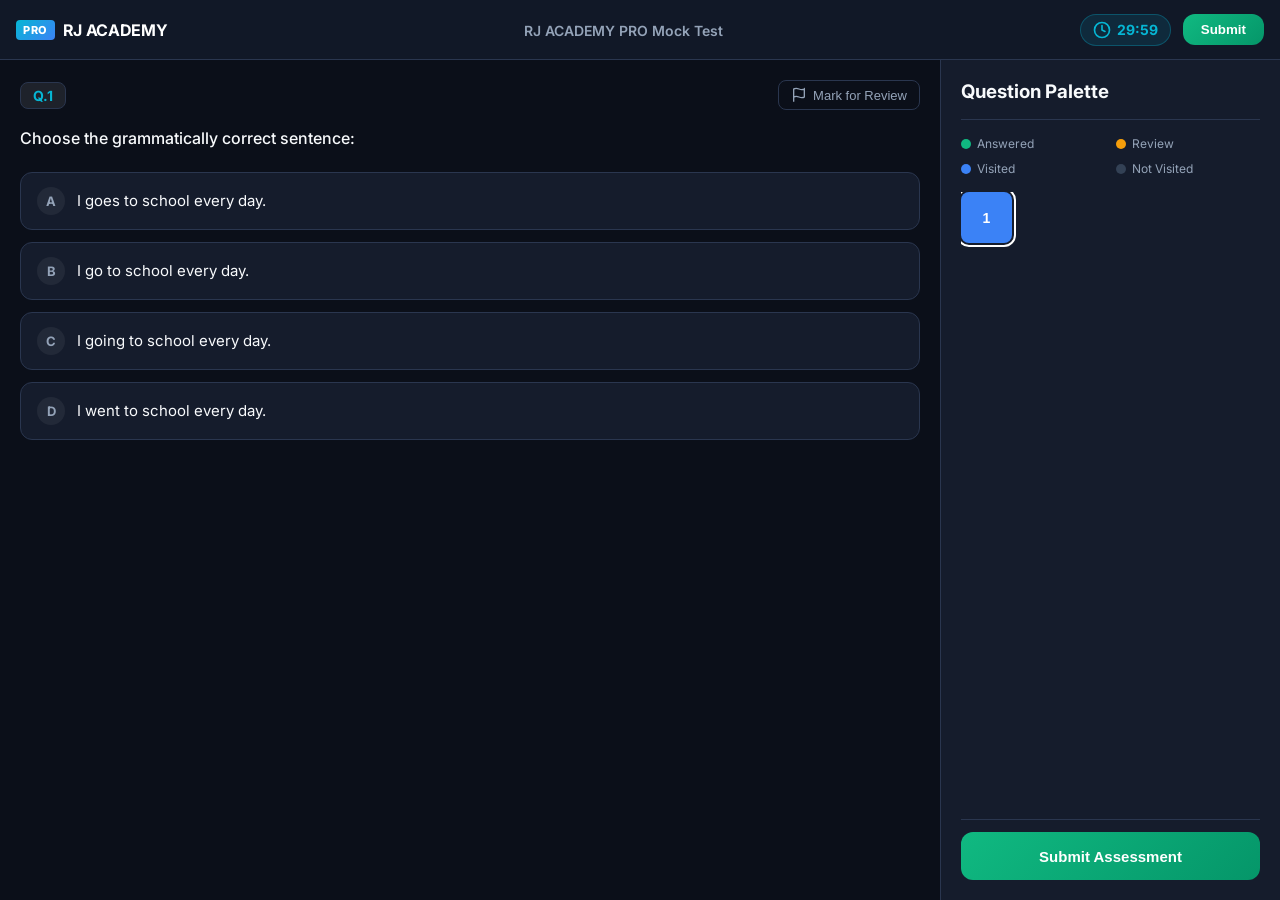
==== test/index.html @ 4c26ffe1 "Update index.html" ====
<!DOCTYPE html>
<html lang="en">
<head>
    <meta charset="UTF-8">
    <meta name="viewport" content="width=device-width, initial-scale=1.0, maximum-scale=1.0, user-scalable=no">
    <title>RJ ACADEMY PRO - Assessment Portal</title>
    <link rel="preconnect" href="https://fonts.googleapis.com">
    <link rel="preconnect" href="https://fonts.gstatic.com" crossorigin>
    <link href="https://fonts.googleapis.com/css2?family=Inter:wght@400;500;600;700;800&display=swap" rel="stylesheet">
    <link rel="stylesheet" href="test.css?v=19.0">
</head>
<body>

    <!-- Main Application Wrapper -->
    <div id="exam-app" class="app-container">

        <!-- Top Header Navigation -->
        <header class="top-bar">
            <div class="brand-section">
                <span class="brand-badge">PRO</span>
                <h1 class="portal-title">RJ ACADEMY</h1>
            </div>

            <div class="test-info-center">
                <span id="test-title-display" class="test-name">Loading Assessment...</span>
            </div>

            <div class="header-right">
                <div class="timer-box" id="timer-box">
                    <svg width="18" height="18" viewBox="0 0 24 24" fill="none" stroke="currentColor" stroke-width="2.2" stroke-linecap="round" stroke-linejoin="round">
                        <circle cx="12" cy="12" r="10"></circle>
                        <polyline points="12 6 12 12 16 14"></polyline>
                    </svg>
                    <span id="time-left">00:00:00</span>
                </div>
                <button class="desktop-submit-btn" id="header-submit-btn">Submit</button>
            </div>
        </header>

        <!-- Question Body & Sidebar Split -->
        <div class="workspace">

            <!-- Main Question Area -->
            <main class="question-container" id="question-container">

                <div class="question-header-row">
                    <span class="q-number-tag" id="q-number">Q.1</span>
                    <button class="flag-btn" id="flag-btn" onclick="toggleFlag()">
                        <svg width="16" height="16" viewBox="0 0 24 24" fill="none" stroke="currentColor" stroke-width="2">
                            <path d="M4 15s1-1 4-1 5 2 8 2 4-1 4-1V3s-1 1-4 1-5-2-8-2-4 1-4 1z"></path>
                            <line x1="4" y1="22" x2="4" y2="15"></line>
                        </svg>
                        <span>Mark for Review</span>
                    </button>
                </div>

                <!-- Question Text -->
                <div class="question-text-box" id="question-text">
                    Loading question...
                </div>

                <!-- Image Attachment (Optional) -->
                <div id="question-image-container" class="q-image-box hidden">
                    <img id="question-image" src="" alt="Question Attachment">
                </div>

                <!-- MCQ Options List -->
                <div class="options-group" id="options-container">
                    <!-- Dynamic Options Injected via JS -->
                </div>

                <div class="mobile-spacer"></div>
            </main>

            <!-- Question Matrix Sidebar / Bottom Sheet Overlay -->
            <aside class="sidebar-section" id="sidebar">
                <div class="matrix-card">
                    <div class="matrix-header">
                        <h3>Question Palette</h3>
                        <button class="close-matrix-btn" id="close-matrix" onclick="toggleMatrix()">✕</button>
                    </div>

                    <!-- Status Legend -->
                    <div class="legend-grid">
                        <div class="legend-item"><span class="badge badge-answered"></span> Answered</div>
                        <div class="legend-item"><span class="badge badge-flagged"></span> Review</div>
                        <div class="legend-item"><span class="badge badge-visited"></span> Visited</div>
                        <div class="legend-item"><span class="badge badge-unvisited"></span> Not Visited</div>
                    </div>

                    <!-- Question Grid -->
                    <div class="matrix-grid" id="palette-grid">
                        <!-- Dynamic Buttons Injected via JS -->
                    </div>

                    <!-- Submit Button inside Matrix Sheet -->
                    <div class="sheet-submit-container">
                        <button class="primary-submit-btn" onclick="openSubmitConfirm()">Submit Assessment</button>
                    </div>
                </div>
            </aside>
        </div>

        <!-- Sticky Footer for Mobile Controls -->
        <footer class="mobile-sticky-footer">
            <button class="nav-btn sec-btn" id="mob-prev-btn" onclick="prevQuestion()">
                <svg width="18" height="18" viewBox="0 0 24 24" fill="none" stroke="currentColor" stroke-width="2.5"><polyline points="15 18 9 12 15 6"></polyline></svg>
                Previous
            </button>
            <button class="nav-btn main-btn" id="mob-next-btn" onclick="nextQuestion()">
                Next
                <svg width="18" height="18" viewBox="0 0 24 24" fill="none" stroke="currentColor" stroke-width="2.5"><polyline points="9 18 15 12 9 6"></polyline></svg>
            </button>
        </footer>

        <!-- Draggable Floating Action Button (Pulse-Wave SVG Icon) -->
        <div id="draggable-fab" class="matrix-fab">
            <svg viewBox="0 0 80 80" width="30" height="30" fill="none" stroke="currentColor" stroke-width="3.5" stroke-linecap="round" stroke-linejoin="round">
                <path d="M8 42H22L31 20L43 61L53 35L59 42H72"/>
                <circle cx="40" cy="40" r="34" opacity="0.3"/>
            </svg>
        </div>

    </div>

    <!-- Confirmation Modal -->
    <div class="modal-backdrop hidden" id="confirm-modal">
        <div class="modal-box">
            <h2>Submit Assessment?</h2>
            <p>Are you sure you want to complete and submit your test?</p>
            <div class="summary-box">
                <div class="sum-item"><span id="sum-total">0</span><span>Total</span></div>
                <div class="sum-item success"><span id="sum-answered">0</span><span>Answered</span></div>
                <div class="sum-item warning"><span id="sum-flagged">0</span><span>Review</span></div>
                <div class="sum-item danger"><span id="sum-unanswered">0</span><span>Left</span></div>
            </div>
            <div class="modal-actions">
                <button class="modal-btn cancel" onclick="closeSubmitConfirm()">Resume</button>
                <button class="modal-btn confirm" onclick="submitTestFinal()">Confirm Submit</button>
            </div>
        </div>
    </div>

    <!-- Test Locked / Submitted Screen Overlay -->
    <div class="locked-screen hidden" id="locked-screen">
        <div class="locked-card">
            <div class="success-icon">✓</div>
            <h2 id="locked-title">Assessment Completed</h2>
            <p id="locked-message">Your response has been successfully recorded.</p>
            <div class="locked-time" id="locked-timestamp"></div>
            
            <!-- New Back to Dashboard Button -->
            <button class="back-dashboard-btn" onclick="goToDashboard()">
                <svg width="18" height="18" viewBox="0 0 24 24" fill="none" stroke="currentColor" stroke-width="2.5" stroke-linecap="round" stroke-linejoin="round">
                    <line x1="19" y1="12" x2="5" y2="12"></line>
                    <polyline points="12 19 5 12 12 5"></polyline>
                </svg>
                Back to Dashboard
            </button>
        </div>
    </div>

    <script src="test.js?v=19.0"></script>
</body>
</html>
---- test/test.css ----
/* ==========================================================================
   RJ ACADEMY PRO - Modern Dark Test Panel Styling
   ========================================================================== */

:root {
    --bg-main: #0b0f19;
    --bg-card: #151c2c;
    --bg-card-hover: #1e293b;
    --border-color: #2a364f;
    --accent-teal: #0891b2;
    --accent-teal-dark: #0e7490;
    --accent-cyan: #06b6d4;
    --text-primary: #f8fafc;
    --text-secondary: #94a3b8;
    --text-muted: #64748b;
    
    /* Palette Status Colors */
    --status-answered: #10b981;
    --status-flagged: #f59e0b;
    --status-visited: #3b82f6;
    --status-unvisited: #334155;
    
    --radius-sm: 8px;
    --radius-md: 12px;
    --radius-lg: 16px;
    --radius-full: 9999px;
    
    --font-main: 'Inter', -apple-system, BlinkMacSystemFont, sans-serif;
}

* {
    box-sizing: border-box;
    margin: 0;
    padding: 0;
    -webkit-tap-highlight-color: transparent;
}

body, html {
    width: 100%;
    height: 100%;
    background-color: var(--bg-main);
    color: var(--text-primary);
    font-family: var(--font-main);
    overflow: hidden;
}

.app-container {
    display: flex;
    flex-direction: column;
    height: 100vh;
    width: 100vw;
    position: relative;
    overflow: hidden;
}

/* ---------------- TOP HEADER ---------------- */
.top-bar {
    height: 60px;
    background: #111827;
    border-bottom: 1px solid var(--border-color);
    display: flex;
    align-items: center;
    justify-content: space-between;
    padding: 0 16px;
    z-index: 100;
}

.brand-section {
    display: flex;
    align-items: center;
    gap: 8px;
}

.brand-badge {
    background: linear-gradient(135deg, #06b6d4, #3b82f6);
    color: #ffffff;
    font-size: 11px;
    font-weight: 800;
    padding: 3px 7px;
    border-radius: 4px;
    letter-spacing: 0.5px;
}

.portal-title {
    font-size: 16px;
    font-weight: 700;
    color: #ffffff;
    letter-spacing: -0.3px;
}

.test-info-center {
    flex: 1;
    text-align: center;
    padding: 0 12px;
    white-space: nowrap;
    overflow: hidden;
    text-overflow: ellipsis;
}

.test-name {
    font-size: 14px;
    font-weight: 600;
    color: var(--text-secondary);
}

.header-right {
    display: flex;
    align-items: center;
    gap: 12px;
}

.timer-box {
    display: flex;
    align-items: center;
    gap: 6px;
    background: rgba(8, 145, 178, 0.15);
    border: 1px solid rgba(6, 182, 212, 0.3);
    padding: 6px 12px;
    border-radius: var(--radius-full);
    color: var(--accent-cyan);
    font-weight: 700;
    font-size: 14px;
    font-mono: monospace;
}

.desktop-submit-btn {
    display: none;
    background: linear-gradient(135deg, #10b981, #059669);
    color: white;
    border: none;
    padding: 8px 18px;
    border-radius: var(--radius-md);
    font-weight: 600;
    cursor: pointer;
}

/* ---------------- WORKSPACE SPLIT ---------------- */
.workspace {
    display: flex;
    flex: 1;
    height: calc(100vh - 60px);
    position: relative;
    overflow: hidden;
}

/* Main Question Content Box */
.question-container {
    flex: 1;
    padding: 20px;
    overflow-y: auto;
    -webkit-overflow-scrolling: touch;
    display: flex;
    flex-direction: column;
}

.question-header-row {
    display: flex;
    justify-content: space-between;
    align-items: center;
    margin-bottom: 16px;
}

.q-number-tag {
    background: rgba(255, 255, 255, 0.08);
    color: var(--accent-cyan);
    font-weight: 700;
    font-size: 14px;
    padding: 4px 12px;
    border-radius: var(--radius-sm);
    border: 1px solid var(--border-color);
}

.flag-btn {
    background: transparent;
    border: 1px solid var(--border-color);
    color: var(--text-secondary);
    padding: 6px 12px;
    border-radius: var(--radius-sm);
    font-size: 13px;
    display: flex;
    align-items: center;
    gap: 6px;
    cursor: pointer;
    transition: all 0.2s;
}

.flag-btn.flagged {
    background: rgba(245, 158, 11, 0.15);
    border-color: var(--status-flagged);
    color: var(--status-flagged);
}

.question-text-box {
    font-size: 16px;
    line-height: 1.6;
    font-weight: 500;
    color: var(--text-primary);
    margin-bottom: 20px;
}

.q-image-box {
    margin-bottom: 20px;
    max-width: 100%;
    border-radius: var(--radius-md);
    overflow: hidden;
}

.q-image-box img {
    max-width: 100%;
    max-height: 260px;
    object-fit: contain;
    border-radius: var(--radius-md);
    border: 1px solid var(--border-color);
}

/* Options Stack */
.options-group {
    display: flex;
    flex-direction: column;
    gap: 12px;
    margin-bottom: 20px;
}

.option-card {
    background: var(--bg-card);
    border: 1.5px solid var(--border-color);
    border-radius: var(--radius-md);
    padding: 14px 16px;
    display: flex;
    align-items: flex-start;
    gap: 12px;
    cursor: pointer;
    transition: all 0.2s ease;
}

.option-card:active {
    transform: scale(0.99);
}

.option-card.selected {
    border-color: var(--accent-cyan);
    background: rgba(8, 145, 178, 0.12);
}

.opt-index {
    width: 28px;
    height: 28px;
    border-radius: 50%;
    background: rgba(255, 255, 255, 0.06);
    display: flex;
    align-items: center;
    justify-content: center;
    font-weight: 700;
    font-size: 13px;
    color: var(--text-secondary);
    flex-shrink: 0;
}

.option-card.selected .opt-index {
    background: var(--accent-cyan);
    color: #ffffff;
}

.opt-label {
    font-size: 15px;
    line-height: 1.4;
    color: var(--text-primary);
    padding-top: 3px;
}

.mobile-spacer {
    height: 120px;
    flex-shrink: 0;
}

/* ---------------- STICKY MOBILE FOOTER ---------------- */
.mobile-sticky-footer {
    position: fixed;
    bottom: 0;
    left: 0;
    right: 0;
    height: 70px;
    background: rgba(15, 23, 42, 0.95);
    backdrop-filter: blur(12px);
    -webkit-backdrop-filter: blur(12px);
    border-top: 1px solid var(--border-color);
    display: flex;
    align-items: center;
    justify-content: space-between;
    padding: 0 16px;
    z-index: 800;
}

.nav-btn {
    height: 48px;
    padding: 0 20px;
    border-radius: var(--radius-md);
    font-weight: 600;
    font-size: 14px;
    display: flex;
    align-items: center;
    gap: 8px;
    border: none;
    cursor: pointer;
}

.sec-btn {
    background: rgba(255, 255, 255, 0.08);
    color: var(--text-primary);
    border: 1px solid var(--border-color);
}

.main-btn {
    background: linear-gradient(135deg, var(--accent-teal), var(--accent-teal-dark));
    color: white;
}

/* ---------------- PRO DRAGGABLE FAB BUTTON ---------------- */
.matrix-fab {
    position: fixed;
    bottom: 85px;
    right: 20px;
    width: 58px;
    height: 58px;
    border-radius: 50%;
    
    /* Professional Teal/Cyan Gradient Background */
    background: linear-gradient(145deg, #0f4c5c, #0891b2);
    color: #e0f7fa;
    border: 1px solid rgba(255, 255, 255, 0.25);
    
    display: flex;
    align-items: center;
    justify-content: center;
    box-shadow: 0 4px 0 #093b47, 0 8px 20px rgba(8, 145, 178, 0.35);
    cursor: grab;
    touch-action: none;
    user-select: none;
    z-index: 990;
    
    /* Soft Slow 3D Pulse Glow Animation */
    animation: softPulse3D 3.8s infinite ease-in-out;
    transition: transform 0.1s ease;
}

.matrix-fab:active {
    cursor: grabbing;
    transform: scale(0.94);
}

@keyframes softPulse3D {
    0%, 100% {
        transform: translateY(0) scale(1);
        box-shadow: 0 4px 0 #093b47, 0 8px 18px rgba(8, 145, 178, 0.3);
    }
    50% {
        transform: translateY(-3px) scale(1.03);
        box-shadow: 0 4px 0 #093b47, 0 14px 28px rgba(8, 145, 178, 0.45);
    }
}

/* ---------------- MATRIX POPUP / BOTTOM SHEET ---------------- */
.sidebar-section {
    position: fixed;
    inset: 0;
    background: rgba(0, 0, 0, 0.65);
    backdrop-filter: blur(4px);
    z-index: 1000;
    display: flex;
    justify-content: flex-end;
    opacity: 0;
    pointer-events: none;
    transition: opacity 0.3s ease;
}

.sidebar-section.active-matrix {
    opacity: 1;
    pointer-events: auto;
}

.matrix-card {
    width: 100%;
    max-width: 380px;
    background: var(--bg-card);
    height: 100%;
    display: flex;
    flex-direction: column;
    padding: 20px;
    box-shadow: -5px 0 25px rgba(0, 0, 0, 0.5);
    transform: translateX(100%);
    transition: transform 0.3s cubic-bezier(0.16, 1, 0.3, 1);
}

.sidebar-section.active-matrix .matrix-card {
    transform: translateX(0);
}

.matrix-header {
    display: flex;
    justify-content: space-between;
    align-items: center;
    padding-bottom: 16px;
    border-bottom: 1px solid var(--border-color);
}

.close-matrix-btn {
    background: rgba(255, 255, 255, 0.1);
    border: none;
    color: white;
    width: 32px;
    height: 32px;
    border-radius: 50%;
    cursor: pointer;
    font-size: 16px;
}

.legend-grid {
    display: grid;
    grid-template-columns: 1fr 1fr;
    gap: 10px;
    margin: 16px 0;
}

.legend-item {
    font-size: 12px;
    color: var(--text-secondary);
    display: flex;
    align-items: center;
    gap: 6px;
}

.badge {
    width: 10px;
    height: 10px;
    border-radius: 50%;
}
.badge-answered { background: var(--status-answered); }
.badge-flagged { background: var(--status-flagged); }
.badge-visited { background: var(--status-visited); }
.badge-unvisited { background: var(--status-unvisited); }

.matrix-grid {
    flex: 1;
    display: grid;
    grid-template-columns: repeat(5, 1fr);
    gap: 10px;
    align-content: start;
    overflow-y: auto;
    padding-right: 4px;
    margin-bottom: 16px;
}

.p-item {
    aspect-ratio: 1;
    border-radius: var(--radius-sm);
    border: none;
    font-weight: 700;
    font-size: 14px;
    color: white;
    background: var(--status-unvisited);
    cursor: pointer;
    display: flex;
    align-items: center;
    justify-content: center;
}

.p-item.status-answered { background: var(--status-answered); }
.p-item.status-flagged { background: var(--status-flagged); }
.p-item.status-visited { background: var(--status-visited); }
.p-item.active-q { outline: 2px solid white; outline-offset: 2px; }

.sheet-submit-container {
    padding-top: 12px;
    border-top: 1px solid var(--border-color);
}

.primary-submit-btn {
    width: 100%;
    height: 48px;
    background: linear-gradient(135deg, #10b981, #059669);
    color: white;
    font-weight: 700;
    font-size: 15px;
    border: none;
    border-radius: var(--radius-md);
    cursor: pointer;
}

/* ---------------- MODALS & OVERLAYS ---------------- */
.modal-backdrop {
    position: fixed;
    inset: 0;
    background: rgba(0, 0, 0, 0.75);
    backdrop-filter: blur(5px);
    z-index: 2000;
    display: flex;
    align-items: center;
    justify-content: center;
    padding: 20px;
}

.modal-box {
    background: var(--bg-card);
    border: 1px solid var(--border-color);
    border-radius: var(--radius-lg);
    width: 100%;
    max-width: 420px;
    padding: 24px;
    text-align: center;
}

.modal-box h2 {
    font-size: 20px;
    margin-bottom: 8px;
}

.modal-box p {
    color: var(--text-secondary);
    font-size: 14px;
    margin-bottom: 20px;
}

.summary-box {
    display: grid;
    grid-template-columns: repeat(4, 1fr);
    gap: 8px;
    margin-bottom: 24px;
}

.sum-item {
    background: rgba(255, 255, 255, 0.05);
    padding: 10px 4px;
    border-radius: var(--radius-sm);
    display: flex;
    flex-direction: column;
}

.sum-item span:first-child {
    font-size: 18px;
    font-weight: 700;
}

.sum-item span:last-child {
    font-size: 11px;
    color: var(--text-muted);
}

.sum-item.success span:first-child { color: var(--status-answered); }
.sum-item.warning span:first-child { color: var(--status-flagged); }
.sum-item.danger span:first-child { color: #ef4444; }

.modal-actions {
    display: flex;
    gap: 12px;
}

.modal-btn {
    flex: 1;
    height: 44px;
    border-radius: var(--radius-md);
    font-weight: 600;
    border: none;
    cursor: pointer;
}

.modal-btn.cancel {
    background: rgba(255, 255, 255, 0.1);
    color: white;
}

.modal-btn.confirm {
    background: #10b981;
    color: white;
}

.locked-screen {
    position: fixed;
    inset: 0;
    background: var(--bg-main);
    z-index: 3000;
    display: flex;
    align-items: center;
    justify-content: center;
    padding: 20px;
}

.locked-card {
    text-align: center;
    max-width: 360px;
}

.success-icon {
    width: 64px;
    height: 64px;
    background: var(--status-answered);
    border-radius: 50%;
    display: flex;
    align-items: center;
    justify-content: center;
    font-size: 32px;
    margin: 0 auto 20px;
    color: white;
}

.locked-time {
    margin-top: 16px;
    font-size: 12px;
    color: var(--text-muted);
}

.hidden { display: none !important; }

/* ---------------- DESKTOP RESPONSIVE (min-width: 993px) ---------------- */
@media (min-width: 993px) {
    .desktop-submit-btn { display: block; }
    .mobile-sticky-footer { display: none; }
    .matrix-fab { display: none; }
    .mobile-spacer { display: none; }

    .sidebar-section {
        position: relative;
        inset: auto;
        opacity: 1;
        pointer-events: auto;
        width: 340px;
        background: transparent;
        backdrop-filter: none;
        border-left: 1px solid var(--border-color);
    }

    .matrix-card {
        transform: none !important;
        max-width: none;
        box-shadow: none;
    }

    .close-matrix-btn { display: none; }
}

@media (max-width: 992px) {
    .matrix-card {
        max-width: 100%;
        height: 75vh;
        border-radius: var(--radius-lg) var(--radius-lg) 0 0;
        margin-top: auto;
    }
}
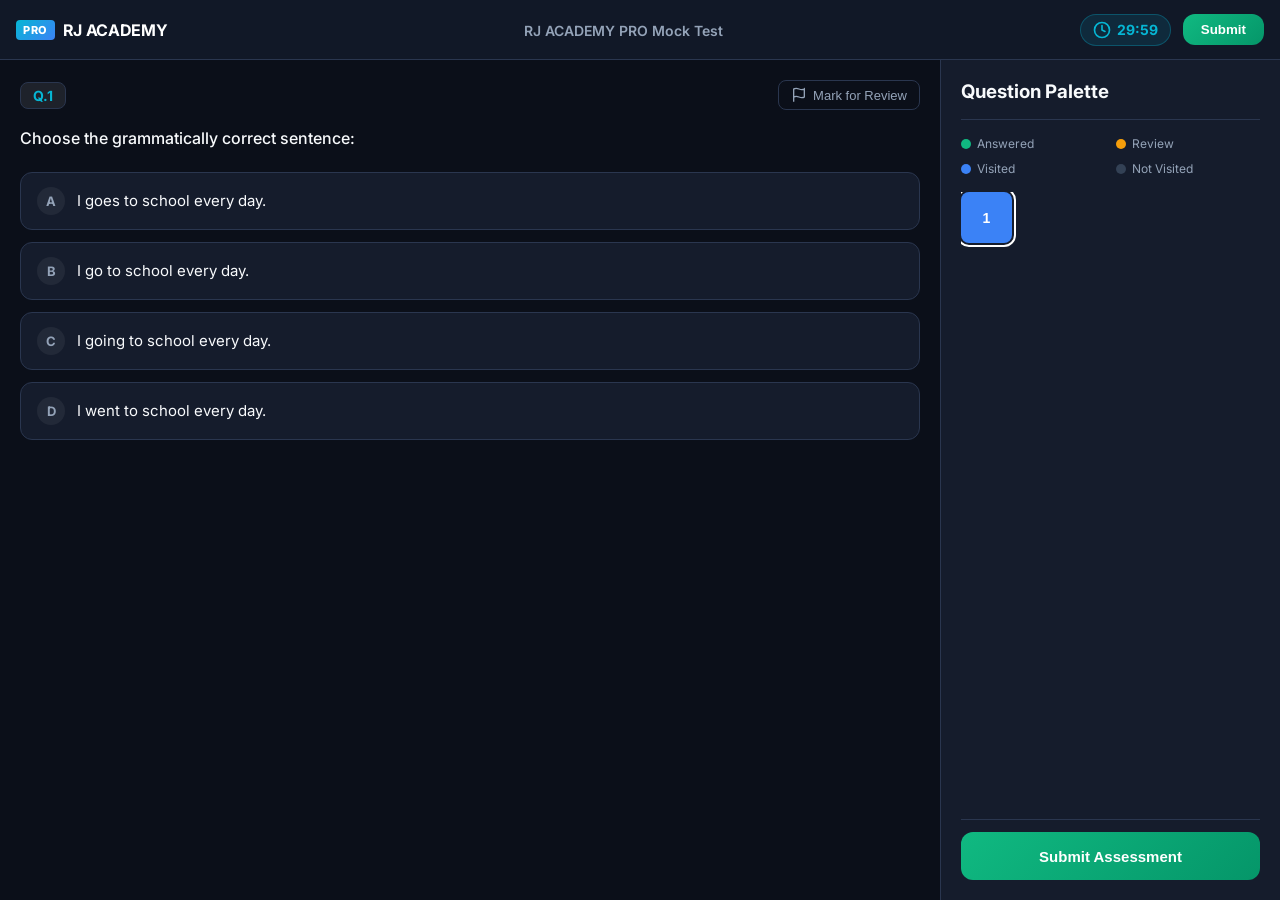
==== commit 162ccdb8: "Update index.html" ====
--- a/test/index.html
+++ b/test/index.html
@@ -7,7 +7,7 @@
     <link rel="preconnect" href="https://fonts.googleapis.com">
     <link rel="preconnect" href="https://fonts.gstatic.com" crossorigin>
     <link href="https://fonts.googleapis.com/css2?family=Inter:wght@400;500;600;700;800&display=swap" rel="stylesheet">
-    <link rel="stylesheet" href="test.css?v=19.0">
+    <link rel="stylesheet" href="test.css?v=20.0">
 </head>
 <body>
 
@@ -33,7 +33,7 @@
                     </svg>
                     <span id="time-left">00:00:00</span>
                 </div>
-                <button class="desktop-submit-btn" id="header-submit-btn">Submit</button>
+                <button type="button" class="desktop-submit-btn" id="header-submit-btn">Submit</button>
             </div>
         </header>
 
@@ -45,7 +45,7 @@
 
                 <div class="question-header-row">
                     <span class="q-number-tag" id="q-number">Q.1</span>
-                    <button class="flag-btn" id="flag-btn" onclick="toggleFlag()">
+                    <button type="button" class="flag-btn" id="flag-btn" onclick="toggleFlag()">
                         <svg width="16" height="16" viewBox="0 0 24 24" fill="none" stroke="currentColor" stroke-width="2">
                             <path d="M4 15s1-1 4-1 5 2 8 2 4-1 4-1V3s-1 1-4 1-5-2-8-2-4 1-4 1z"></path>
                             <line x1="4" y1="22" x2="4" y2="15"></line>
@@ -77,7 +77,7 @@
                 <div class="matrix-card">
                     <div class="matrix-header">
                         <h3>Question Palette</h3>
-                        <button class="close-matrix-btn" id="close-matrix" onclick="toggleMatrix()">✕</button>
+                        <button type="button" class="close-matrix-btn" id="close-matrix" onclick="toggleMatrix()">✕</button>
                     </div>
 
                     <!-- Status Legend -->
@@ -95,7 +95,7 @@
 
                     <!-- Submit Button inside Matrix Sheet -->
                     <div class="sheet-submit-container">
-                        <button class="primary-submit-btn" onclick="openSubmitConfirm()">Submit Assessment</button>
+                        <button type="button" class="primary-submit-btn" onclick="openSubmitConfirm()">Submit Assessment</button>
                     </div>
                 </div>
             </aside>
@@ -103,11 +103,11 @@
 
         <!-- Sticky Footer for Mobile Controls -->
         <footer class="mobile-sticky-footer">
-            <button class="nav-btn sec-btn" id="mob-prev-btn" onclick="prevQuestion()">
+            <button type="button" class="nav-btn sec-btn" id="mob-prev-btn" onclick="prevQuestion()">
                 <svg width="18" height="18" viewBox="0 0 24 24" fill="none" stroke="currentColor" stroke-width="2.5"><polyline points="15 18 9 12 15 6"></polyline></svg>
                 Previous
             </button>
-            <button class="nav-btn main-btn" id="mob-next-btn" onclick="nextQuestion()">
+            <button type="button" class="nav-btn main-btn" id="mob-next-btn" onclick="nextQuestion()">
                 Next
                 <svg width="18" height="18" viewBox="0 0 24 24" fill="none" stroke="currentColor" stroke-width="2.5"><polyline points="9 18 15 12 9 6"></polyline></svg>
             </button>
@@ -135,8 +135,8 @@
                 <div class="sum-item danger"><span id="sum-unanswered">0</span><span>Left</span></div>
             </div>
             <div class="modal-actions">
-                <button class="modal-btn cancel" onclick="closeSubmitConfirm()">Resume</button>
-                <button class="modal-btn confirm" onclick="submitTestFinal()">Confirm Submit</button>
+                <button type="button" class="modal-btn cancel" onclick="closeSubmitConfirm()">Resume</button>
+                <button type="button" class="modal-btn confirm" onclick="submitTestFinal()">Confirm Submit</button>
             </div>
         </div>
     </div>
@@ -149,8 +149,8 @@
             <p id="locked-message">Your response has been successfully recorded.</p>
             <div class="locked-time" id="locked-timestamp"></div>
             
-            <!-- New Back to Dashboard Button -->
-            <button class="back-dashboard-btn" onclick="goToDashboard()">
+            <!-- Direct Back to Dashboard Button -->
+            <button type="button" class="back-dashboard-btn" id="dash-btn" onclick="goToDashboard()">
                 <svg width="18" height="18" viewBox="0 0 24 24" fill="none" stroke="currentColor" stroke-width="2.5" stroke-linecap="round" stroke-linejoin="round">
                     <line x1="19" y1="12" x2="5" y2="12"></line>
                     <polyline points="12 19 5 12 12 5"></polyline>
@@ -160,6 +160,6 @@
         </div>
     </div>
 
-    <script src="test.js?v=19.0"></script>
+    <script src="test.js?v=20.0"></script>
 </body>
 </html>
--- a/test/test.css
+++ b/test/test.css
@@ -323,12 +323,9 @@
     width: 58px;
     height: 58px;
     border-radius: 50%;
-    
-    /* Professional Teal/Cyan Gradient Background */
     background: linear-gradient(145deg, #0f4c5c, #0891b2);
     color: #e0f7fa;
     border: 1px solid rgba(255, 255, 255, 0.25);
-    
     display: flex;
     align-items: center;
     justify-content: center;
@@ -337,8 +334,6 @@
     touch-action: none;
     user-select: none;
     z-index: 990;
-    
-    /* Soft Slow 3D Pulse Glow Animation */
     animation: softPulse3D 3.8s infinite ease-in-out;
     transition: transform 0.1s ease;
 }
@@ -582,11 +577,14 @@
     align-items: center;
     justify-content: center;
     padding: 20px;
+    pointer-events: auto;
 }
 
 .locked-card {
     text-align: center;
     max-width: 360px;
+    position: relative;
+    z-index: 3001;
 }
 
 .success-icon {
@@ -606,6 +604,34 @@
     margin-top: 16px;
     font-size: 12px;
     color: var(--text-muted);
+}
+
+/* Back to Dashboard Button (Fully Touch Enabled) */
+.back-dashboard-btn {
+    margin-top: 26px;
+    background: linear-gradient(135deg, #0891b2, #0e7490);
+    color: #ffffff;
+    border: 1px solid rgba(255, 255, 255, 0.2);
+    padding: 14px 28px;
+    border-radius: var(--radius-md);
+    font-size: 15px;
+    font-weight: 700;
+    display: inline-flex;
+    align-items: center;
+    justify-content: center;
+    gap: 8px;
+    cursor: pointer;
+    box-shadow: 0 6px 20px rgba(8, 145, 178, 0.4);
+    touch-action: manipulation;
+    user-select: none;
+    position: relative;
+    z-index: 3005;
+    transition: transform 0.15s ease, box-shadow 0.15s ease;
+}
+
+.back-dashboard-btn:active {
+    transform: scale(0.95);
+    box-shadow: 0 2px 10px rgba(8, 145, 178, 0.2);
 }
 
 .hidden { display: none !important; }
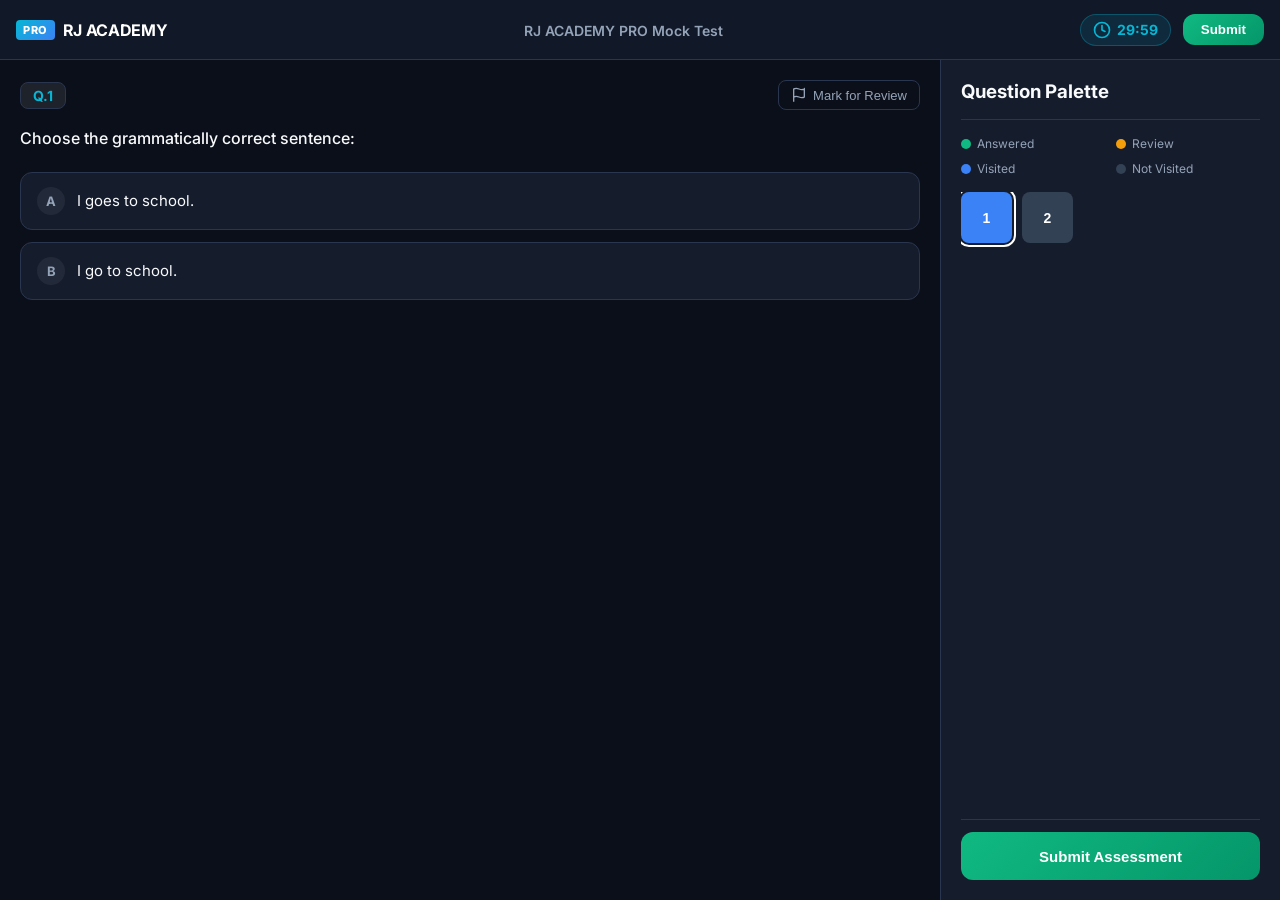
==== commit c764ef6c: "Update index.html" ====
--- a/test/index.html
+++ b/test/index.html
@@ -7,7 +7,7 @@
     <link rel="preconnect" href="https://fonts.googleapis.com">
     <link rel="preconnect" href="https://fonts.gstatic.com" crossorigin>
     <link href="https://fonts.googleapis.com/css2?family=Inter:wght@400;500;600;700;800&display=swap" rel="stylesheet">
-    <link rel="stylesheet" href="test.css?v=20.0">
+    <link rel="stylesheet" href="test.css?v=21.0">
 </head>
 <body>
 
@@ -64,9 +64,9 @@
                     <img id="question-image" src="" alt="Question Attachment">
                 </div>
 
-                <!-- MCQ Options List -->
+                <!-- MCQ Options / Typing Box List -->
                 <div class="options-group" id="options-container">
-                    <!-- Dynamic Options Injected via JS -->
+                    <!-- Dynamic Elements Injected via JS -->
                 </div>
 
                 <div class="mobile-spacer"></div>
@@ -113,7 +113,7 @@
             </button>
         </footer>
 
-        <!-- Draggable Floating Action Button (Pulse-Wave SVG Icon) -->
+        <!-- Draggable Floating Action Button -->
         <div id="draggable-fab" class="matrix-fab">
             <svg viewBox="0 0 80 80" width="30" height="30" fill="none" stroke="currentColor" stroke-width="3.5" stroke-linecap="round" stroke-linejoin="round">
                 <path d="M8 42H22L31 20L43 61L53 35L59 42H72"/>
@@ -160,6 +160,6 @@
         </div>
     </div>
 
-    <script src="test.js?v=20.0"></script>
+    <script src="test.js?v=21.0"></script>
 </body>
 </html>
--- a/test/test.css
+++ b/test/test.css
@@ -268,6 +268,32 @@
     padding-top: 3px;
 }
 
+/* ---------------- SUBJECTIVE TYPING BOX (NEW) ---------------- */
+.subjective-textarea {
+    width: 100%;
+    height: 160px;
+    background: rgba(255, 255, 255, 0.03);
+    border: 1.5px solid var(--border-color);
+    border-radius: var(--radius-md);
+    color: var(--text-primary);
+    font-size: 16px;
+    padding: 16px;
+    resize: vertical;
+    font-family: var(--font-main);
+    outline: none;
+    transition: all 0.3s ease;
+}
+
+.subjective-textarea:focus {
+    border-color: var(--accent-cyan);
+    background: rgba(8, 145, 178, 0.08);
+    box-shadow: 0 0 0 4px rgba(6, 182, 212, 0.15);
+}
+
+.subjective-textarea::placeholder {
+    color: var(--text-muted);
+}
+
 .mobile-spacer {
     height: 120px;
     flex-shrink: 0;
@@ -606,7 +632,7 @@
     color: var(--text-muted);
 }
 
-/* Back to Dashboard Button (Fully Touch Enabled) */
+/* Back to Dashboard Button */
 .back-dashboard-btn {
     margin-top: 26px;
     background: linear-gradient(135deg, #0891b2, #0e7490);
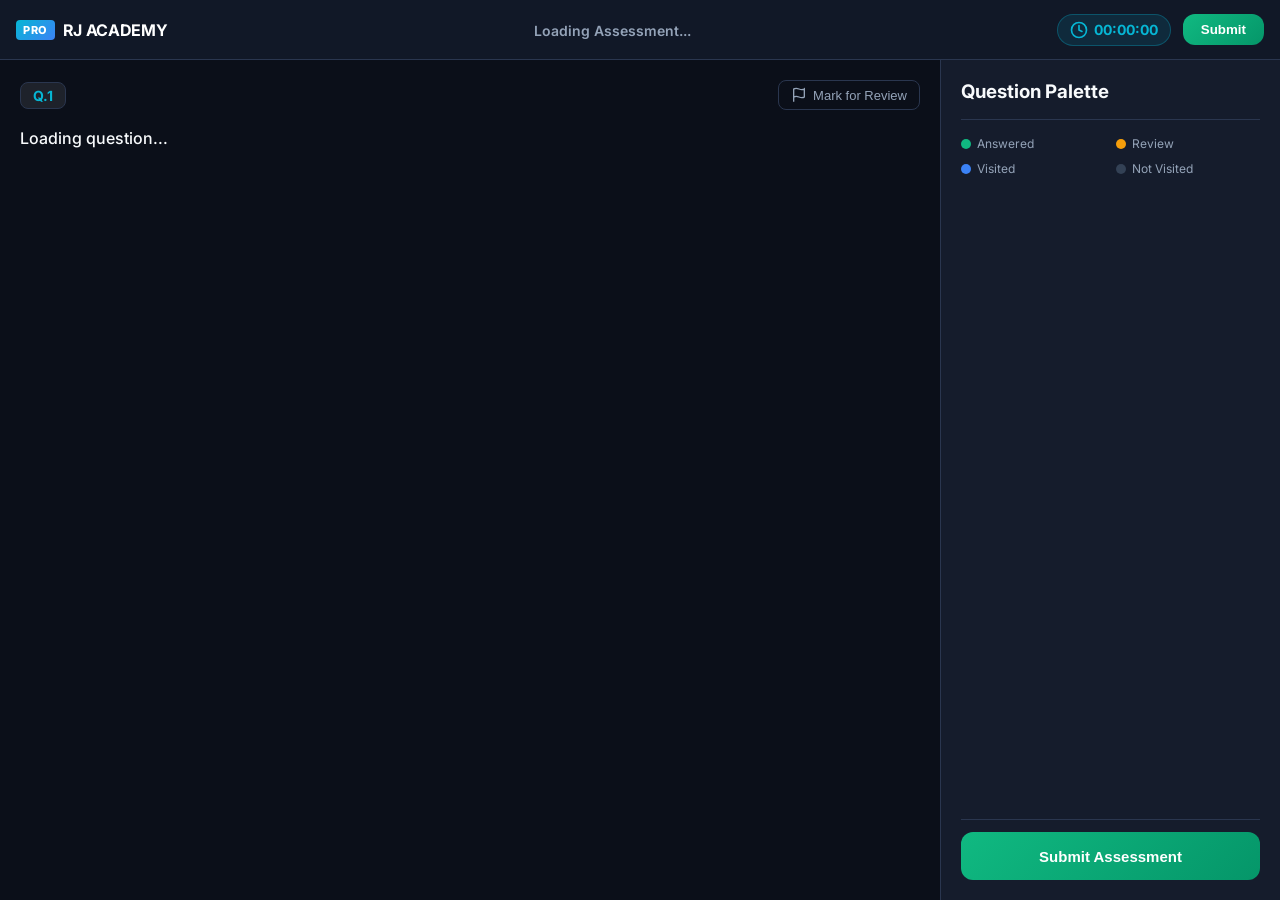
==== commit 537c0c23: "Update index.html" ====
--- a/test/index.html
+++ b/test/index.html
@@ -11,7 +11,7 @@
 </head>
 <body>
 
-    <!-- Main Application Wrapper -->
+    <!- Main Application Wrapper -->
     <div id="exam-app" class="app-container">
 
         <!-- Top Header Navigation -->
@@ -162,4 +162,4 @@
 
     <script src="test.js?v=21.0"></script>
 </body>
-</html>+</html>
--- a/test/test.css
+++ b/test/test.css
@@ -696,4 +696,4 @@
         border-radius: var(--radius-lg) var(--radius-lg) 0 0;
         margin-top: auto;
     }
-}+}
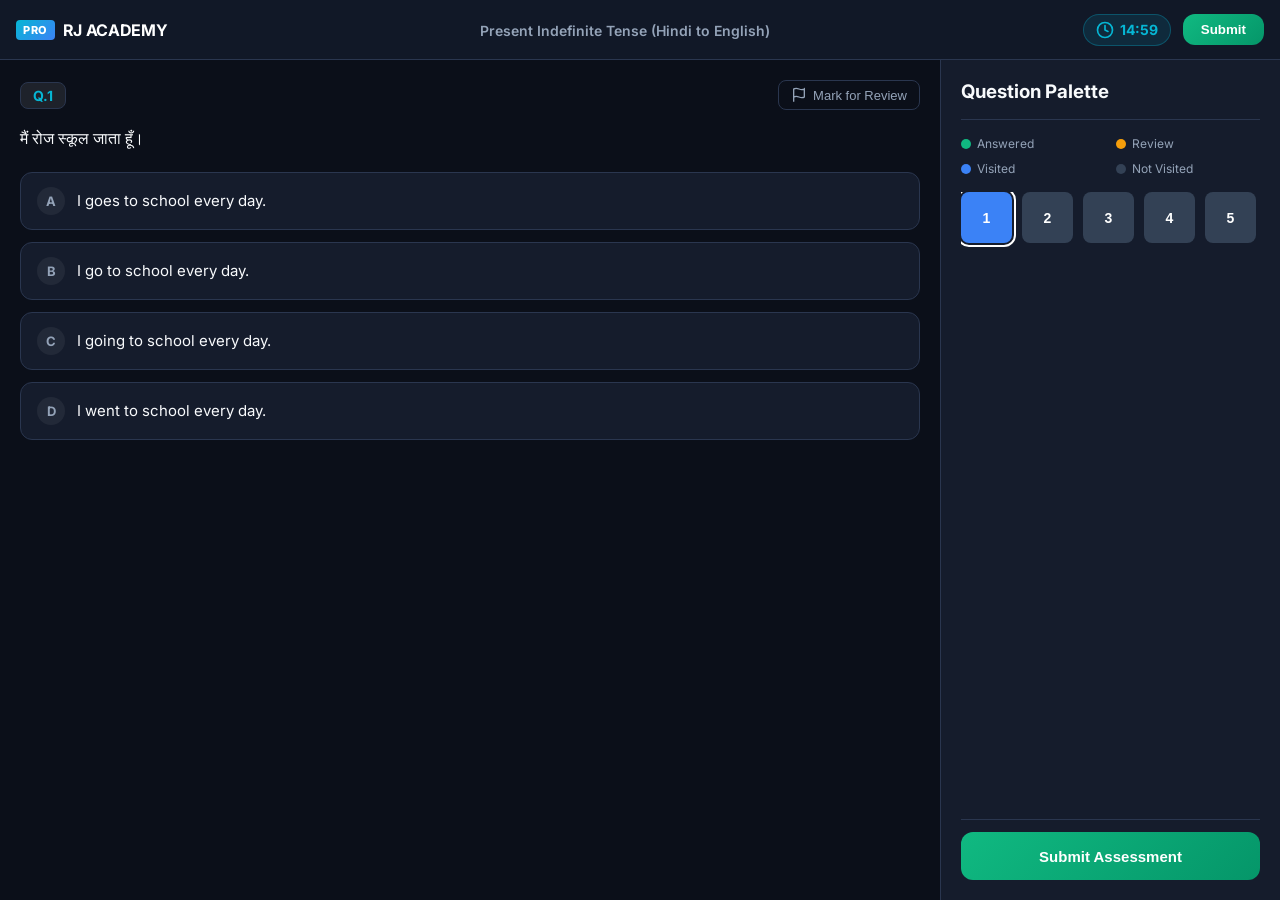
==== commit 4273aa91: "Update index.html" ====
--- a/test/index.html
+++ b/test/index.html
@@ -3,15 +3,15 @@
 <head>
     <meta charset="UTF-8">
     <meta name="viewport" content="width=device-width, initial-scale=1.0, maximum-scale=1.0, user-scalable=no">
-    <title>RJ ACADEMY PRO - Assessment Portal</title>
+    <title>RJ ACADEMY | Secure Live Test</title>
     <link rel="preconnect" href="https://fonts.googleapis.com">
     <link rel="preconnect" href="https://fonts.gstatic.com" crossorigin>
     <link href="https://fonts.googleapis.com/css2?family=Inter:wght@400;500;600;700;800&display=swap" rel="stylesheet">
-    <link rel="stylesheet" href="test.css?v=21.0">
+    <link rel="stylesheet" href="test.css?v=28.0">
 </head>
 <body>
 
-    <!- Main Application Wrapper -->
+    <!-- Main Application Wrapper -->
     <div id="exam-app" class="app-container">
 
         <!-- Top Header Navigation -->
@@ -146,11 +146,22 @@
         <div class="locked-card">
             <div class="success-icon">✓</div>
             <h2 id="locked-title">Assessment Completed</h2>
-            <p id="locked-message">Your response has been successfully recorded.</p>
+            
+            <!-- SECURE SCORE DISPLAY (Minimal Details For Student) -->
+            <div class="score-display" id="final-score-display" style="display: none; background: rgba(0, 255, 102, 0.1); border: 1px solid rgba(0, 255, 102, 0.3); padding: 15px; border-radius: 12px; margin: 20px 0;">
+                <h1 style="color: #00ff66; margin: 0; font-size: 3rem; font-weight: 800;" id="final-marks">0/0</h1>
+                <p style="color: rgba(255,255,255,0.7); margin-top: 5px; font-size: 0.9rem;">Final Score</p>
+                <div style="display: flex; justify-content: space-around; margin-top: 15px; padding-top: 15px; border-top: 1px solid rgba(255,255,255,0.1);">
+                    <div><span style="display: block; font-weight: bold; color: #fff;" id="final-attempted">0</span><span style="font-size: 0.75rem; color: #94a3b8;">Attempted</span></div>
+                    <div><span style="display: block; font-weight: bold; color: #fff;" id="final-unattempted">0</span><span style="font-size: 0.75rem; color: #94a3b8;">Unattempted</span></div>
+                </div>
+            </div>
+            
+            <p id="locked-message" style="margin-top: 10px;">Your response has been successfully recorded securely.</p>
             <div class="locked-time" id="locked-timestamp"></div>
             
             <!-- Direct Back to Dashboard Button -->
-            <button type="button" class="back-dashboard-btn" id="dash-btn" onclick="goToDashboard()">
+            <button type="button" class="back-dashboard-btn" id="dash-btn" onclick="goToDashboard()" style="margin-top: 20px;">
                 <svg width="18" height="18" viewBox="0 0 24 24" fill="none" stroke="currentColor" stroke-width="2.5" stroke-linecap="round" stroke-linejoin="round">
                     <line x1="19" y1="12" x2="5" y2="12"></line>
                     <polyline points="12 19 5 12 12 5"></polyline>
@@ -160,6 +171,7 @@
         </div>
     </div>
 
-    <script src="test.js?v=21.0"></script>
+    <!-- Script versioning to clear cache -->
+    <script src="test.js?v=28.0"></script>
 </body>
 </html>
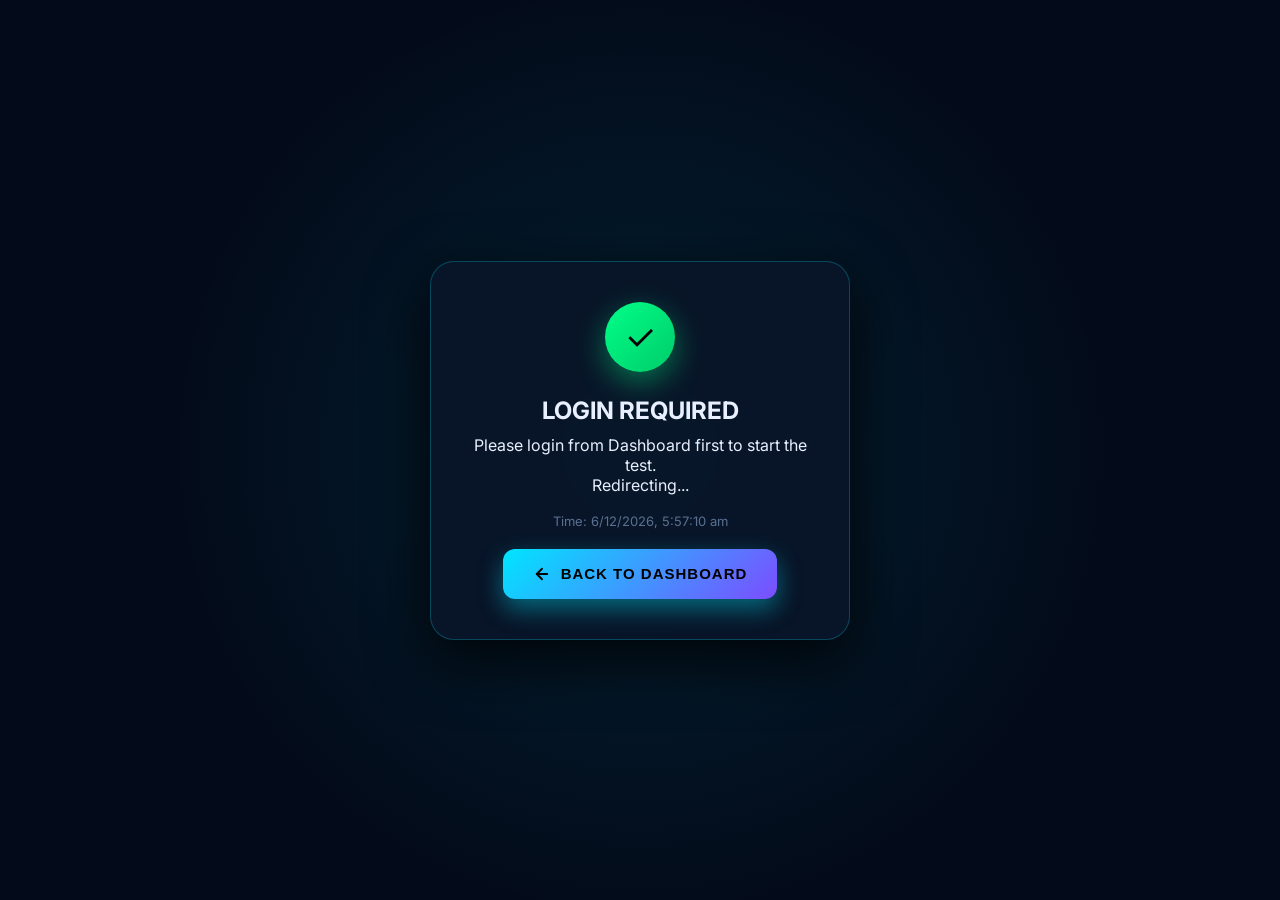
==== commit e9ca7528: "Update index.html" ====
--- a/test/index.html
+++ b/test/index.html
@@ -7,7 +7,7 @@
     <link rel="preconnect" href="https://fonts.googleapis.com">
     <link rel="preconnect" href="https://fonts.gstatic.com" crossorigin>
     <link href="https://fonts.googleapis.com/css2?family=Inter:wght@400;500;600;700;800&display=swap" rel="stylesheet">
-    <link rel="stylesheet" href="test.css?v=28.0">
+    <link rel="stylesheet" href="test.css?v=29.0">
 </head>
 <body>
 
@@ -172,6 +172,6 @@
     </div>
 
     <!-- Script versioning to clear cache -->
-    <script src="test.js?v=28.0"></script>
+    <script src="test.js?v=29.0"></script>
 </body>
 </html>
--- a/test/test.css
+++ b/test/test.css
@@ -1,31 +1,36 @@
 /* ==========================================================================
-   RJ ACADEMY PRO - Modern Dark Test Panel Styling
+   RJ ACADEMY PRO - Cyber & Glassmorphism Test Panel Styling (v28.0)
    ========================================================================== */
 
-:root {
-    --bg-main: #0b0f19;
-    --bg-card: #151c2c;
-    --bg-card-hover: #1e293b;
-    --border-color: #2a364f;
-    --accent-teal: #0891b2;
-    --accent-teal-dark: #0e7490;
-    --accent-cyan: #06b6d4;
-    --text-primary: #f8fafc;
-    --text-secondary: #94a3b8;
-    --text-muted: #64748b;
+   :root {
+    --primary: #00e5ff;
+    --primary-dark: #0099cc;
+    --accent: #7c4dff;
+    --accent-2: #ff00e5;
+    --success: #00ff88;
+    --warning: #ffb800;
+    --danger: #ff3b5c;
+    --bg-dark: #030b1a;
+    --bg-darker: #020611;
+    --glass-bg: rgba(255, 255, 255, 0.04);
+    --glass-border: rgba(255, 255, 255, 0.08);
+    --glass-border-strong: rgba(0, 229, 255, 0.25);
+    --text-primary: #e8f0ff;
+    --text-secondary: #8da3c7;
+    --text-muted: #5a7090;
     
     /* Palette Status Colors */
-    --status-answered: #10b981;
-    --status-flagged: #f59e0b;
-    --status-visited: #3b82f6;
-    --status-unvisited: #334155;
+    --status-answered: #00ff88;
+    --status-flagged: #ffb800;
+    --status-visited: #00e5ff;
+    --status-unvisited: rgba(255, 255, 255, 0.1);
     
     --radius-sm: 8px;
     --radius-md: 12px;
     --radius-lg: 16px;
     --radius-full: 9999px;
     
-    --font-main: 'Inter', -apple-system, BlinkMacSystemFont, sans-serif;
+    --font-main: 'Plus Jakarta Sans', 'Inter', sans-serif;
 }
 
 * {
@@ -38,10 +43,15 @@
 body, html {
     width: 100%;
     height: 100%;
-    background-color: var(--bg-main);
+    background-color: var(--bg-dark);
     color: var(--text-primary);
     font-family: var(--font-main);
     overflow: hidden;
+    /* Cyber Gradient Background */
+    background: 
+        radial-gradient(ellipse at top left, rgba(124, 77, 255, 0.15) 0%, transparent 50%),
+        radial-gradient(ellipse at top right, rgba(0, 229, 255, 0.12) 0%, transparent 50%),
+        linear-gradient(180deg, #020611 0%, #030b1a 50%, #020611 100%);
 }
 
 .app-container {
@@ -55,36 +65,42 @@
 
 /* ---------------- TOP HEADER ---------------- */
 .top-bar {
-    height: 60px;
-    background: #111827;
-    border-bottom: 1px solid var(--border-color);
+    height: 64px;
+    background: rgba(5, 15, 30, 0.6);
+    backdrop-filter: blur(20px) saturate(180%);
+    -webkit-backdrop-filter: blur(20px);
+    border-bottom: 1px solid var(--glass-border);
     display: flex;
     align-items: center;
     justify-content: space-between;
-    padding: 0 16px;
+    padding: 0 20px;
     z-index: 100;
 }
 
 .brand-section {
     display: flex;
     align-items: center;
-    gap: 8px;
+    gap: 10px;
 }
 
 .brand-badge {
-    background: linear-gradient(135deg, #06b6d4, #3b82f6);
-    color: #ffffff;
+    background: linear-gradient(135deg, var(--primary), var(--accent));
+    color: #000;
     font-size: 11px;
     font-weight: 800;
-    padding: 3px 7px;
-    border-radius: 4px;
+    padding: 4px 8px;
+    border-radius: 6px;
     letter-spacing: 0.5px;
+    box-shadow: 0 0 10px rgba(0, 229, 255, 0.3);
 }
 
 .portal-title {
-    font-size: 16px;
-    font-weight: 700;
-    color: #ffffff;
+    font-size: 18px;
+    font-weight: 800;
+    background: linear-gradient(135deg, #fff 0%, var(--primary) 100%);
+    -webkit-background-clip: text;
+    background-clip: text;
+    -webkit-text-fill-color: transparent;
     letter-spacing: -0.3px;
 }
 
@@ -101,6 +117,8 @@
     font-size: 14px;
     font-weight: 600;
     color: var(--text-secondary);
+    letter-spacing: 0.5px;
+    text-transform: uppercase;
 }
 
 .header-right {
@@ -112,33 +130,54 @@
 .timer-box {
     display: flex;
     align-items: center;
-    gap: 6px;
-    background: rgba(8, 145, 178, 0.15);
-    border: 1px solid rgba(6, 182, 212, 0.3);
-    padding: 6px 12px;
+    gap: 8px;
+    background: rgba(0, 229, 255, 0.1);
+    border: 1px solid rgba(0, 229, 255, 0.3);
+    padding: 6px 14px;
     border-radius: var(--radius-full);
-    color: var(--accent-cyan);
+    color: var(--primary);
     font-weight: 700;
-    font-size: 14px;
-    font-mono: monospace;
+    font-size: 15px;
+    font-family: 'Fira Code', monospace;
+    box-shadow: 0 0 15px rgba(0, 229, 255, 0.15);
+}
+
+.timer-box.timer-warning {
+    background: rgba(255, 59, 92, 0.15);
+    border-color: rgba(255, 59, 92, 0.5);
+    color: var(--danger);
+    box-shadow: 0 0 15px rgba(255, 59, 92, 0.3);
+    animation: pulseWarn 1s infinite;
+}
+
+@keyframes pulseWarn {
+    0%, 100% { opacity: 1; transform: scale(1); }
+    50% { opacity: 0.8; transform: scale(1.02); }
 }
 
 .desktop-submit-btn {
     display: none;
-    background: linear-gradient(135deg, #10b981, #059669);
-    color: white;
+    background: linear-gradient(135deg, var(--success), #00cc6a);
+    color: #000;
     border: none;
-    padding: 8px 18px;
+    padding: 8px 20px;
     border-radius: var(--radius-md);
-    font-weight: 600;
+    font-weight: 700;
     cursor: pointer;
+    box-shadow: 0 0 15px rgba(0, 255, 136, 0.3);
+    transition: all 0.3s;
+}
+
+.desktop-submit-btn:hover {
+    transform: translateY(-2px);
+    box-shadow: 0 0 25px rgba(0, 255, 136, 0.5);
 }
 
 /* ---------------- WORKSPACE SPLIT ---------------- */
 .workspace {
     display: flex;
     flex: 1;
-    height: calc(100vh - 60px);
+    height: calc(100vh - 64px);
     position: relative;
     overflow: hidden;
 }
@@ -146,7 +185,7 @@
 /* Main Question Content Box */
 .question-container {
     flex: 1;
-    padding: 20px;
+    padding: 30px;
     overflow-y: auto;
     -webkit-overflow-scrolling: touch;
     display: flex;
@@ -157,49 +196,57 @@
     display: flex;
     justify-content: space-between;
     align-items: center;
-    margin-bottom: 16px;
+    margin-bottom: 24px;
 }
 
 .q-number-tag {
-    background: rgba(255, 255, 255, 0.08);
-    color: var(--accent-cyan);
-    font-weight: 700;
-    font-size: 14px;
-    padding: 4px 12px;
+    background: rgba(0, 229, 255, 0.1);
+    color: var(--primary);
+    font-weight: 800;
+    font-size: 15px;
+    padding: 6px 16px;
     border-radius: var(--radius-sm);
-    border: 1px solid var(--border-color);
+    border: 1px solid var(--glass-border-strong);
+    box-shadow: 0 0 10px rgba(0, 229, 255, 0.1);
 }
 
 .flag-btn {
-    background: transparent;
-    border: 1px solid var(--border-color);
+    background: var(--glass-bg);
+    border: 1px solid var(--glass-border);
     color: var(--text-secondary);
-    padding: 6px 12px;
+    padding: 8px 16px;
     border-radius: var(--radius-sm);
     font-size: 13px;
-    display: flex;
-    align-items: center;
-    gap: 6px;
+    font-weight: 600;
+    display: flex;
+    align-items: center;
+    gap: 8px;
     cursor: pointer;
-    transition: all 0.2s;
+    transition: all 0.3s;
+    backdrop-filter: blur(10px);
+}
+
+.flag-btn:hover {
+    background: rgba(255, 255, 255, 0.1);
 }
 
 .flag-btn.flagged {
-    background: rgba(245, 158, 11, 0.15);
-    border-color: var(--status-flagged);
-    color: var(--status-flagged);
+    background: rgba(255, 184, 0, 0.15);
+    border-color: rgba(255, 184, 0, 0.5);
+    color: var(--warning);
+    box-shadow: 0 0 15px rgba(255, 184, 0, 0.2);
 }
 
 .question-text-box {
-    font-size: 16px;
-    line-height: 1.6;
-    font-weight: 500;
+    font-size: 18px;
+    line-height: 1.7;
+    font-weight: 600;
     color: var(--text-primary);
-    margin-bottom: 20px;
+    margin-bottom: 28px;
 }
 
 .q-image-box {
-    margin-bottom: 20px;
+    margin-bottom: 24px;
     max-width: 100%;
     border-radius: var(--radius-md);
     overflow: hidden;
@@ -207,87 +254,100 @@
 
 .q-image-box img {
     max-width: 100%;
-    max-height: 260px;
+    max-height: 300px;
     object-fit: contain;
     border-radius: var(--radius-md);
-    border: 1px solid var(--border-color);
+    border: 1px solid var(--glass-border-strong);
+    box-shadow: 0 10px 30px rgba(0,0,0,0.5);
 }
 
 /* Options Stack */
 .options-group {
     display: flex;
     flex-direction: column;
-    gap: 12px;
+    gap: 14px;
     margin-bottom: 20px;
 }
 
 .option-card {
-    background: var(--bg-card);
-    border: 1.5px solid var(--border-color);
+    background: rgba(15, 25, 50, 0.4);
+    border: 1px solid var(--glass-border);
     border-radius: var(--radius-md);
-    padding: 14px 16px;
+    padding: 16px 20px;
     display: flex;
     align-items: flex-start;
-    gap: 12px;
+    gap: 14px;
     cursor: pointer;
-    transition: all 0.2s ease;
+    transition: all 0.3s cubic-bezier(0.23, 1, 0.32, 1);
+    backdrop-filter: blur(10px);
+}
+
+.option-card:hover {
+    background: rgba(15, 25, 50, 0.8);
+    border-color: rgba(0, 229, 255, 0.3);
+    transform: translateX(4px);
 }
 
 .option-card:active {
-    transform: scale(0.99);
+    transform: scale(0.98);
 }
 
 .option-card.selected {
-    border-color: var(--accent-cyan);
-    background: rgba(8, 145, 178, 0.12);
+    border-color: var(--primary);
+    background: rgba(0, 229, 255, 0.1);
+    box-shadow: 0 0 20px rgba(0, 229, 255, 0.15), inset 0 0 10px rgba(0, 229, 255, 0.05);
 }
 
 .opt-index {
-    width: 28px;
-    height: 28px;
+    width: 30px;
+    height: 30px;
     border-radius: 50%;
-    background: rgba(255, 255, 255, 0.06);
+    background: rgba(255, 255, 255, 0.08);
     display: flex;
     align-items: center;
     justify-content: center;
-    font-weight: 700;
-    font-size: 13px;
+    font-weight: 800;
+    font-size: 14px;
     color: var(--text-secondary);
     flex-shrink: 0;
+    transition: all 0.3s;
 }
 
 .option-card.selected .opt-index {
-    background: var(--accent-cyan);
-    color: #ffffff;
+    background: linear-gradient(135deg, var(--primary), var(--accent));
+    color: #000;
+    box-shadow: 0 0 10px rgba(0, 229, 255, 0.4);
 }
 
 .opt-label {
-    font-size: 15px;
-    line-height: 1.4;
+    font-size: 16px;
+    line-height: 1.5;
     color: var(--text-primary);
-    padding-top: 3px;
-}
-
-/* ---------------- SUBJECTIVE TYPING BOX (NEW) ---------------- */
+    padding-top: 4px;
+    font-weight: 500;
+}
+
+/* ---------------- SUBJECTIVE TYPING BOX ---------------- */
 .subjective-textarea {
     width: 100%;
-    height: 160px;
-    background: rgba(255, 255, 255, 0.03);
-    border: 1.5px solid var(--border-color);
+    height: 180px;
+    background: rgba(15, 25, 50, 0.4);
+    border: 1px solid var(--glass-border);
     border-radius: var(--radius-md);
     color: var(--text-primary);
     font-size: 16px;
-    padding: 16px;
+    padding: 20px;
     resize: vertical;
     font-family: var(--font-main);
     outline: none;
     transition: all 0.3s ease;
+    backdrop-filter: blur(10px);
 }
 
 .subjective-textarea:focus {
-    border-color: var(--accent-cyan);
-    background: rgba(8, 145, 178, 0.08);
-    box-shadow: 0 0 0 4px rgba(6, 182, 212, 0.15);
+    border-color: var(--primary);
+    background: rgba(15, 25, 50, 0.8);
+    box-shadow: 0 0 0 4px rgba(0, 229, 255, 0.15);
 }
 
 .subjective-textarea::placeholder {
@@ -305,62 +365,75 @@
     bottom: 0;
     left: 0;
     right: 0;
-    height: 70px;
-    background: rgba(15, 23, 42, 0.95);
-    backdrop-filter: blur(12px);
-    -webkit-backdrop-filter: blur(12px);
-    border-top: 1px solid var(--border-color);
+    height: 76px;
+    background: rgba(5, 15, 30, 0.85);
+    backdrop-filter: blur(20px) saturate(180%);
+    -webkit-backdrop-filter: blur(20px);
+    border-top: 1px solid var(--glass-border-strong);
     display: flex;
     align-items: center;
     justify-content: space-between;
-    padding: 0 16px;
+    padding: 0 20px;
     z-index: 800;
+    box-shadow: 0 -10px 30px rgba(0,0,0,0.5);
 }
 
 .nav-btn {
-    height: 48px;
-    padding: 0 20px;
+    height: 50px;
+    padding: 0 24px;
     border-radius: var(--radius-md);
-    font-weight: 600;
-    font-size: 14px;
-    display: flex;
-    align-items: center;
-    gap: 8px;
+    font-weight: 700;
+    font-size: 15px;
+    display: flex;
+    align-items: center;
+    gap: 10px;
     border: none;
     cursor: pointer;
+    transition: all 0.3s;
 }
 
 .sec-btn {
-    background: rgba(255, 255, 255, 0.08);
+    background: var(--glass-bg);
     color: var(--text-primary);
-    border: 1px solid var(--border-color);
+    border: 1px solid var(--glass-border);
+}
+
+.sec-btn:hover {
+    background: rgba(255,255,255,0.1);
+    transform: translateY(-2px);
 }
 
 .main-btn {
-    background: linear-gradient(135deg, var(--accent-teal), var(--accent-teal-dark));
-    color: white;
+    background: linear-gradient(135deg, var(--primary), var(--accent));
+    color: #000;
+    box-shadow: 0 5px 15px rgba(0, 229, 255, 0.3);
+}
+
+.main-btn:hover {
+    transform: translateY(-2px);
+    box-shadow: 0 8px 25px rgba(0, 229, 255, 0.5);
 }
 
 /* ---------------- PRO DRAGGABLE FAB BUTTON ---------------- */
 .matrix-fab {
     position: fixed;
-    bottom: 85px;
-    right: 20px;
-    width: 58px;
-    height: 58px;
+    bottom: 95px;
+    right: 24px;
+    width: 60px;
+    height: 60px;
     border-radius: 50%;
-    background: linear-gradient(145deg, #0f4c5c, #0891b2);
-    color: #e0f7fa;
-    border: 1px solid rgba(255, 255, 255, 0.25);
+    background: linear-gradient(135deg, var(--primary), var(--accent));
+    color: #000;
+    border: 2px solid rgba(255, 255, 255, 0.2);
     display: flex;
     align-items: center;
     justify-content: center;
-    box-shadow: 0 4px 0 #093b47, 0 8px 20px rgba(8, 145, 178, 0.35);
+    box-shadow: 0 10px 25px rgba(0, 229, 255, 0.4);
     cursor: grab;
     touch-action: none;
     user-select: none;
     z-index: 990;
-    animation: softPulse3D 3.8s infinite ease-in-out;
+    animation: softPulse3D 3s infinite ease-in-out;
     transition: transform 0.1s ease;
 }
 
@@ -370,22 +443,16 @@
 }
 
 @keyframes softPulse3D {
-    0%, 100% {
-        transform: translateY(0) scale(1);
-        box-shadow: 0 4px 0 #093b47, 0 8px 18px rgba(8, 145, 178, 0.3);
-    }
-    50% {
-        transform: translateY(-3px) scale(1.03);
-        box-shadow: 0 4px 0 #093b47, 0 14px 28px rgba(8, 145, 178, 0.45);
-    }
+    0%, 100% { transform: translateY(0) scale(1); box-shadow: 0 10px 25px rgba(0, 229, 255, 0.4); }
+    50% { transform: translateY(-4px) scale(1.05); box-shadow: 0 15px 35px rgba(0, 229, 255, 0.6); }
 }
 
 /* ---------------- MATRIX POPUP / BOTTOM SHEET ---------------- */
 .sidebar-section {
     position: fixed;
     inset: 0;
-    background: rgba(0, 0, 0, 0.65);
-    backdrop-filter: blur(4px);
+    background: rgba(0, 0, 0, 0.7);
+    backdrop-filter: blur(8px);
     z-index: 1000;
     display: flex;
     justify-content: flex-end;
@@ -402,14 +469,16 @@
 .matrix-card {
     width: 100%;
     max-width: 380px;
-    background: var(--bg-card);
+    background: rgba(10, 20, 40, 0.95);
+    backdrop-filter: blur(30px);
+    border-left: 1px solid var(--glass-border-strong);
     height: 100%;
     display: flex;
     flex-direction: column;
-    padding: 20px;
-    box-shadow: -5px 0 25px rgba(0, 0, 0, 0.5);
+    padding: 24px;
+    box-shadow: -10px 0 40px rgba(0, 0, 0, 0.6);
     transform: translateX(100%);
-    transition: transform 0.3s cubic-bezier(0.16, 1, 0.3, 1);
+    transition: transform 0.4s cubic-bezier(0.16, 1, 0.3, 1);
 }
 
 .sidebar-section.active-matrix .matrix-card {
@@ -420,99 +489,134 @@
     display: flex;
     justify-content: space-between;
     align-items: center;
-    padding-bottom: 16px;
-    border-bottom: 1px solid var(--border-color);
+    padding-bottom: 20px;
+    border-bottom: 1px solid var(--glass-border);
+}
+
+.matrix-header h3 {
+    font-size: 20px;
+    font-weight: 800;
+    color: #fff;
 }
 
 .close-matrix-btn {
-    background: rgba(255, 255, 255, 0.1);
-    border: none;
-    color: white;
-    width: 32px;
-    height: 32px;
+    background: rgba(255, 59, 92, 0.1);
+    border: 1px solid rgba(255, 59, 92, 0.3);
+    color: var(--danger);
+    width: 36px;
+    height: 36px;
     border-radius: 50%;
     cursor: pointer;
     font-size: 16px;
+    transition: all 0.3s;
+}
+
+.close-matrix-btn:hover {
+    background: var(--danger);
+    color: #fff;
+    transform: rotate(90deg);
 }
 
 .legend-grid {
     display: grid;
     grid-template-columns: 1fr 1fr;
-    gap: 10px;
-    margin: 16px 0;
+    gap: 12px;
+    margin: 20px 0;
 }
 
 .legend-item {
-    font-size: 12px;
+    font-size: 13px;
+    font-weight: 600;
     color: var(--text-secondary);
     display: flex;
     align-items: center;
-    gap: 6px;
+    gap: 8px;
 }
 
 .badge {
-    width: 10px;
-    height: 10px;
+    width: 12px;
+    height: 12px;
     border-radius: 50%;
-}
-.badge-answered { background: var(--status-answered); }
-.badge-flagged { background: var(--status-flagged); }
-.badge-visited { background: var(--status-visited); }
-.badge-unvisited { background: var(--status-unvisited); }
+    box-shadow: inset 0 0 5px rgba(0,0,0,0.5);
+}
+.badge-answered { background: var(--status-answered); box-shadow: 0 0 10px var(--status-answered); }
+.badge-flagged { background: var(--status-flagged); box-shadow: 0 0 10px var(--status-flagged); }
+.badge-visited { background: var(--status-visited); box-shadow: 0 0 10px var(--status-visited); }
+.badge-unvisited { background: var(--status-unvisited); border: 1px solid var(--glass-border); }
 
 .matrix-grid {
     flex: 1;
     display: grid;
     grid-template-columns: repeat(5, 1fr);
-    gap: 10px;
+    gap: 12px;
     align-content: start;
     overflow-y: auto;
-    padding-right: 4px;
-    margin-bottom: 16px;
-}
+    padding-right: 6px;
+    margin-bottom: 20px;
+}
+
+/* Custom Scrollbar inside Matrix */
+.matrix-grid::-webkit-scrollbar { width: 6px; }
+.matrix-grid::-webkit-scrollbar-track { background: rgba(0,0,0,0.2); border-radius: 10px; }
+.matrix-grid::-webkit-scrollbar-thumb { background: var(--primary); border-radius: 10px; }
 
 .p-item {
     aspect-ratio: 1;
-    border-radius: var(--radius-sm);
-    border: none;
-    font-weight: 700;
-    font-size: 14px;
-    color: white;
-    background: var(--status-unvisited);
+    border-radius: 10px;
+    border: 1px solid var(--glass-border);
+    font-weight: 800;
+    font-size: 15px;
+    color: var(--text-secondary);
+    background: rgba(255,255,255,0.05);
     cursor: pointer;
     display: flex;
     align-items: center;
     justify-content: center;
-}
-
-.p-item.status-answered { background: var(--status-answered); }
-.p-item.status-flagged { background: var(--status-flagged); }
-.p-item.status-visited { background: var(--status-visited); }
-.p-item.active-q { outline: 2px solid white; outline-offset: 2px; }
+    transition: all 0.3s;
+}
+
+.p-item:hover {
+    transform: scale(1.1);
+    background: rgba(255,255,255,0.1);
+}
+
+.p-item.status-answered { background: rgba(0, 255, 136, 0.15); border-color: var(--status-answered); color: var(--status-answered); box-shadow: 0 0 15px rgba(0, 255, 136, 0.2); }
+.p-item.status-flagged { background: rgba(255, 184, 0, 0.15); border-color: var(--status-flagged); color: var(--status-flagged); box-shadow: 0 0 15px rgba(255, 184, 0, 0.2); }
+.p-item.status-visited { background: rgba(0, 229, 255, 0.1); border-color: var(--status-visited); color: var(--status-visited); }
+.p-item.active-q { box-shadow: 0 0 20px var(--primary); border: 2px solid var(--primary); color: #fff; background: rgba(0, 229, 255, 0.2); }
 
 .sheet-submit-container {
-    padding-top: 12px;
-    border-top: 1px solid var(--border-color);
+    padding-top: 16px;
+    border-top: 1px solid var(--glass-border);
 }
 
 .primary-submit-btn {
     width: 100%;
-    height: 48px;
-    background: linear-gradient(135deg, #10b981, #059669);
-    color: white;
-    font-weight: 700;
-    font-size: 15px;
+    height: 52px;
+    background: linear-gradient(135deg, var(--success), #00cc6a);
+    color: #000;
+    font-weight: 800;
+    font-size: 16px;
     border: none;
     border-radius: var(--radius-md);
     cursor: pointer;
+    box-shadow: 0 10px 25px rgba(0, 255, 136, 0.3);
+    transition: all 0.3s;
+    text-transform: uppercase;
+    letter-spacing: 1px;
+}
+
+.primary-submit-btn:hover {
+    transform: translateY(-3px);
+    box-shadow: 0 15px 35px rgba(0, 255, 136, 0.4);
 }
 
 /* ---------------- MODALS & OVERLAYS ---------------- */
 .modal-backdrop {
     position: fixed;
     inset: 0;
-    background: rgba(0, 0, 0, 0.75);
-    backdrop-filter: blur(5px);
+    background: rgba(0, 0, 0, 0.8);
+    backdrop-filter: blur(10px);
     z-index: 2000;
     display: flex;
     align-items: center;
@@ -521,179 +625,174 @@
 }
 
 .modal-box {
-    background: var(--bg-card);
-    border: 1px solid var(--border-color);
-    border-radius: var(--radius-lg);
+    background: linear-gradient(135deg, rgba(15, 25, 50, 0.9), rgba(10, 20, 40, 0.95));
+    border: 1px solid var(--glass-border-strong);
+    border-radius: 24px;
     width: 100%;
-    max-width: 420px;
-    padding: 24px;
+    max-width: 440px;
+    padding: 32px;
     text-align: center;
+    box-shadow: 0 25px 70px rgba(0,0,0,0.8), 0 0 40px rgba(0, 229, 255, 0.1);
 }
 
 .modal-box h2 {
-    font-size: 20px;
-    margin-bottom: 8px;
+    font-size: 24px;
+    font-weight: 800;
+    margin-bottom: 10px;
+    color: #fff;
 }
 
 .modal-box p {
     color: var(--text-secondary);
-    font-size: 14px;
-    margin-bottom: 20px;
+    font-size: 15px;
+    margin-bottom: 24px;
 }
 
 .summary-box {
     display: grid;
     grid-template-columns: repeat(4, 1fr);
-    gap: 8px;
-    margin-bottom: 24px;
+    gap: 12px;
+    margin-bottom: 28px;
 }
 
 .sum-item {
     background: rgba(255, 255, 255, 0.05);
-    padding: 10px 4px;
-    border-radius: var(--radius-sm);
+    border: 1px solid var(--glass-border);
+    padding: 12px 6px;
+    border-radius: var(--radius-md);
     display: flex;
     flex-direction: column;
 }
 
-.sum-item span:first-child {
-    font-size: 18px;
-    font-weight: 700;
-}
-
-.sum-item span:last-child {
-    font-size: 11px;
-    color: var(--text-muted);
-}
-
+.sum-item span:first-child { font-size: 20px; font-weight: 800; }
+.sum-item span:last-child { font-size: 11px; color: var(--text-muted); text-transform: uppercase; margin-top: 4px; }
+.sum-item.success { background: rgba(0, 255, 136, 0.1); border-color: rgba(0, 255, 136, 0.3); }
 .sum-item.success span:first-child { color: var(--status-answered); }
+.sum-item.warning { background: rgba(255, 184, 0, 0.1); border-color: rgba(255, 184, 0, 0.3); }
 .sum-item.warning span:first-child { color: var(--status-flagged); }
-.sum-item.danger span:first-child { color: #ef4444; }
-
-.modal-actions {
-    display: flex;
-    gap: 12px;
-}
-
+.sum-item.danger { background: rgba(255, 59, 92, 0.1); border-color: rgba(255, 59, 92, 0.3); }
+.sum-item.danger span:first-child { color: var(--danger); }
+
+.modal-actions { display: flex; gap: 14px; }
 .modal-btn {
-    flex: 1;
-    height: 44px;
-    border-radius: var(--radius-md);
-    font-weight: 600;
-    border: none;
-    cursor: pointer;
-}
-
-.modal-btn.cancel {
-    background: rgba(255, 255, 255, 0.1);
-    color: white;
-}
-
-.modal-btn.confirm {
-    background: #10b981;
-    color: white;
-}
+    flex: 1; height: 50px; border-radius: var(--radius-md);
+    font-weight: 700; font-size: 15px; border: none; cursor: pointer; transition: all 0.3s;
+}
+.modal-btn.cancel { background: rgba(255,255,255,0.1); color: white; border: 1px solid var(--glass-border); }
+.modal-btn.cancel:hover { background: rgba(255,255,255,0.2); }
+.modal-btn.confirm { background: linear-gradient(135deg, var(--success), #00cc6a); color: #000; box-shadow: 0 5px 15px rgba(0,255,136,0.3); }
+.modal-btn.confirm:hover { transform: translateY(-2px); box-shadow: 0 10px 25px rgba(0,255,136,0.4); }
 
 .locked-screen {
-    position: fixed;
-    inset: 0;
-    background: var(--bg-main);
-    z-index: 3000;
-    display: flex;
-    align-items: center;
-    justify-content: center;
-    padding: 20px;
-    pointer-events: auto;
+    position: fixed; inset: 0; background: var(--bg-dark);
+    z-index: 3000; display: flex; align-items: center; justify-content: center;
+    padding: 20px; pointer-events: auto;
+    background-image: radial-gradient(circle at center, rgba(0, 229, 255, 0.1) 0%, transparent 60%);
 }
 
 .locked-card {
-    text-align: center;
-    max-width: 360px;
-    position: relative;
-    z-index: 3001;
+    text-align: center; max-width: 420px; width: 100%; position: relative; z-index: 3001;
+    background: rgba(10, 20, 40, 0.8); border: 1px solid var(--glass-border-strong);
+    padding: 40px 30px; border-radius: 24px; backdrop-filter: blur(20px);
+    box-shadow: 0 20px 60px rgba(0,0,0,0.8);
 }
 
 .success-icon {
-    width: 64px;
-    height: 64px;
-    background: var(--status-answered);
-    border-radius: 50%;
-    display: flex;
-    align-items: center;
-    justify-content: center;
-    font-size: 32px;
-    margin: 0 auto 20px;
-    color: white;
-}
-
-.locked-time {
-    margin-top: 16px;
-    font-size: 12px;
-    color: var(--text-muted);
-}
+    width: 70px; height: 70px; background: linear-gradient(135deg, var(--success), #00cc6a);
+    border-radius: 50%; display: flex; align-items: center; justify-content: center;
+    font-size: 36px; margin: 0 auto 24px; color: #000; box-shadow: 0 10px 30px rgba(0,255,136,0.4);
+}
+
+/* ===== SECURE MINIMAL SCORECARD (Student View) ===== */
+.score-display {
+    background: rgba(0, 255, 136, 0.1);
+    border: 1px solid rgba(0, 255, 136, 0.3);
+    padding: 24px; border-radius: var(--radius-lg); margin: 24px 0;
+    box-shadow: inset 0 0 20px rgba(0,255,136,0.05);
+}
+
+.score-display h1 { color: var(--success); margin: 0; font-size: 3.5rem; font-weight: 900; text-shadow: 0 0 20px rgba(0,255,136,0.4); }
+
+.score-stats-row {
+    display: flex; justify-content: space-around; margin-top: 18px; padding-top: 18px;
+    border-top: 1px solid rgba(0, 255, 136, 0.2);
+}
+
+.score-stat-item span:first-child { display: block; font-weight: 800; color: #fff; font-size: 1.3rem; }
+.score-stat-item span:last-child { font-size: 0.8rem; color: var(--text-secondary); text-transform: uppercase; }
+
+.locked-time { margin-top: 18px; font-size: 13px; color: var(--text-muted); }
 
 /* Back to Dashboard Button */
 .back-dashboard-btn {
-    margin-top: 26px;
-    background: linear-gradient(135deg, #0891b2, #0e7490);
-    color: #ffffff;
-    border: 1px solid rgba(255, 255, 255, 0.2);
-    padding: 14px 28px;
-    border-radius: var(--radius-md);
-    font-size: 15px;
-    font-weight: 700;
-    display: inline-flex;
-    align-items: center;
-    justify-content: center;
-    gap: 8px;
-    cursor: pointer;
-    box-shadow: 0 6px 20px rgba(8, 145, 178, 0.4);
-    touch-action: manipulation;
-    user-select: none;
-    position: relative;
-    z-index: 3005;
-    transition: transform 0.15s ease, box-shadow 0.15s ease;
-}
-
-.back-dashboard-btn:active {
-    transform: scale(0.95);
-    box-shadow: 0 2px 10px rgba(8, 145, 178, 0.2);
-}
+    margin-top: 28px; background: linear-gradient(135deg, var(--primary), var(--accent));
+    color: #000; border: none; padding: 16px 30px; border-radius: var(--radius-md);
+    font-size: 15px; font-weight: 800; display: inline-flex; align-items: center;
+    justify-content: center; gap: 10px; cursor: pointer; box-shadow: 0 10px 25px rgba(0, 229, 255, 0.4);
+    transition: all 0.3s ease; text-transform: uppercase; letter-spacing: 1px;
+}
+.back-dashboard-btn:hover { transform: translateY(-3px); box-shadow: 0 15px 35px rgba(0, 229, 255, 0.6); }
 
 .hidden { display: none !important; }
 
-/* ---------------- DESKTOP RESPONSIVE (min-width: 993px) ---------------- */
+/* ==========================================================================
+   🔥🔥 RESPONSIVE DESKTOP FIX (PC Pe Next/Prev aayega) 🔥🔥
+   ========================================================================== */
 @media (min-width: 993px) {
     .desktop-submit-btn { display: block; }
-    .mobile-sticky-footer { display: none; }
+    
+    /* FIX: Sticky Footer ab PC pe dikhega, aur Questions area tak rahega */
+    .mobile-sticky-footer {
+        display: flex;
+        width: calc(100% - 360px); /* Palette ka space chhod diya */
+        left: 0;
+        background: rgba(5, 15, 30, 0.9);
+        border-right: 1px solid var(--glass-border);
+    }
+    
+    /* Bottom Navbar ka space chhodne ke liye spacer visible rakha */
+    .mobile-spacer { display: block; height: 100px; }
+
+    /* FAB Hide rakha hai kyuki PC pe Palette already side mein khula hai */
     .matrix-fab { display: none; }
-    .mobile-spacer { display: none; }
-
+
+    /* Sidebar hamesha visible and fixed on PC */
     .sidebar-section {
         position: relative;
         inset: auto;
         opacity: 1;
         pointer-events: auto;
-        width: 340px;
-        background: transparent;
-        backdrop-filter: none;
-        border-left: 1px solid var(--border-color);
+        width: 360px;
+        background: rgba(10, 20, 40, 0.6);
+        backdrop-filter: blur(20px);
+        border-left: 1px solid var(--glass-border-strong);
+        box-shadow: -10px 0 40px rgba(0,0,0,0.5);
     }
 
     .matrix-card {
         transform: none !important;
         max-width: none;
         box-shadow: none;
+        background: transparent;
+        border: none;
     }
 
     .close-matrix-btn { display: none; }
 }
 
+/* ==========================================================================
+   MOBILE & TABLET ADJUSTMENTS
+   ========================================================================== */
 @media (max-width: 992px) {
     .matrix-card {
         max-width: 100%;
-        height: 75vh;
-        border-radius: var(--radius-lg) var(--radius-lg) 0 0;
+        height: 80vh;
+        border-radius: 24px 24px 0 0;
         margin-top: auto;
     }
-}
+    .question-container { padding: 20px 16px; }
+    .question-text-box { font-size: 16px; }
+    .top-bar { padding: 0 16px; }
+    .portal-title { font-size: 15px; }
+    .timer-box { font-size: 13px; padding: 5px 10px; }
+}
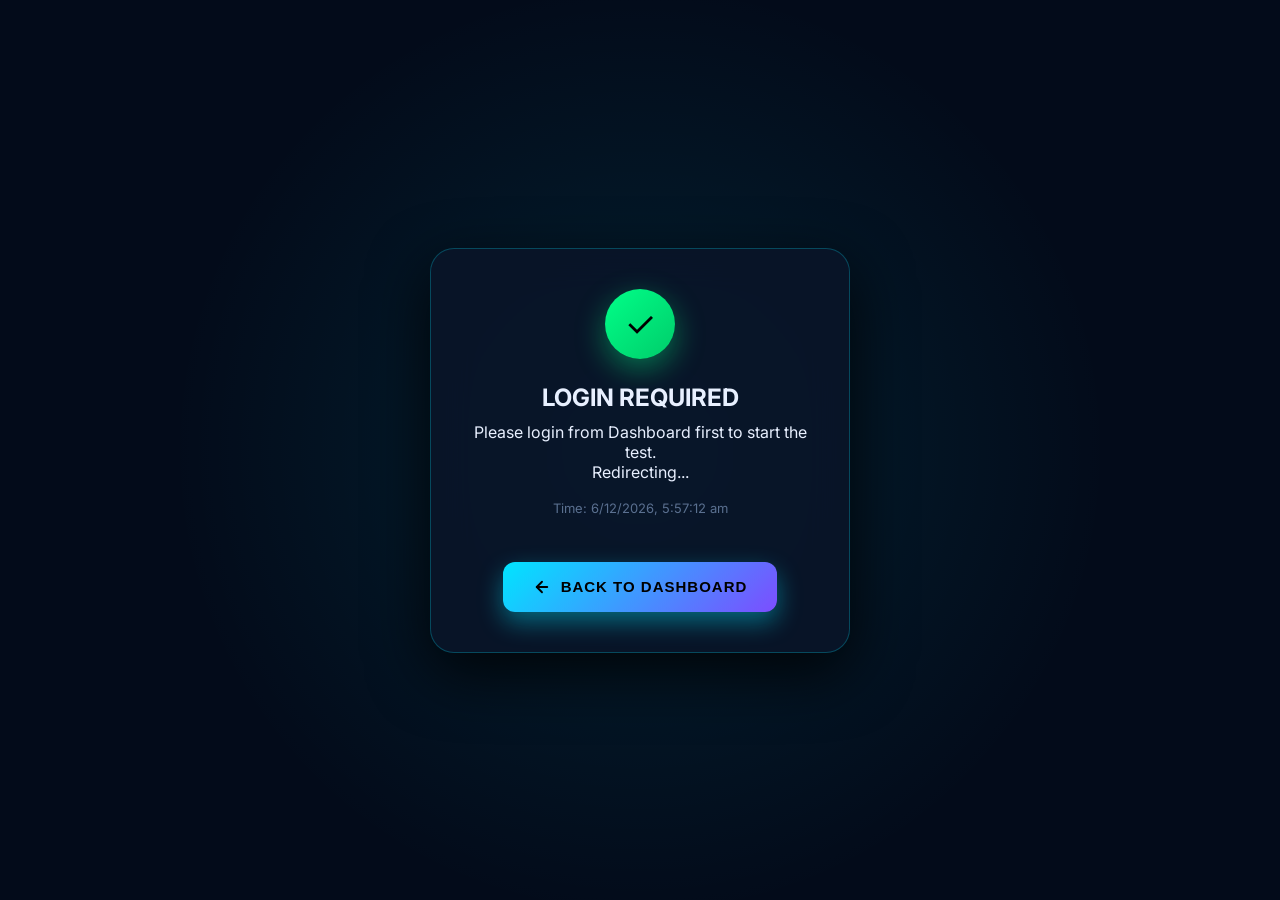
==== commit 17d60b22: "Add files via upload" ====
--- a/test/index.html
+++ b/test/index.html
@@ -7,7 +7,7 @@
     <link rel="preconnect" href="https://fonts.googleapis.com">
     <link rel="preconnect" href="https://fonts.gstatic.com" crossorigin>
     <link href="https://fonts.googleapis.com/css2?family=Inter:wght@400;500;600;700;800&display=swap" rel="stylesheet">
-    <link rel="stylesheet" href="test.css?v=29.0">
+    <link rel="stylesheet" href="test.css?v=30.1">
 </head>
 <body>
 
@@ -152,6 +152,8 @@
                 <h1 style="color: #00ff66; margin: 0; font-size: 3rem; font-weight: 800;" id="final-marks">0/0</h1>
                 <p style="color: rgba(255,255,255,0.7); margin-top: 5px; font-size: 0.9rem;">Final Score</p>
                 <div style="display: flex; justify-content: space-around; margin-top: 15px; padding-top: 15px; border-top: 1px solid rgba(255,255,255,0.1);">
+                    <div><span style="display: block; font-weight: bold; color: #00ff88;" id="final-correct">0</span><span style="font-size: 0.75rem; color: #94a3b8;">Correct</span></div>
+                    <div><span style="display: block; font-weight: bold; color: #ff5b72;" id="final-wrong">0</span><span style="font-size: 0.75rem; color: #94a3b8;">Wrong</span></div>
                     <div><span style="display: block; font-weight: bold; color: #fff;" id="final-attempted">0</span><span style="font-size: 0.75rem; color: #94a3b8;">Attempted</span></div>
                     <div><span style="display: block; font-weight: bold; color: #fff;" id="final-unattempted">0</span><span style="font-size: 0.75rem; color: #94a3b8;">Unattempted</span></div>
                 </div>
@@ -159,6 +161,7 @@
             
             <p id="locked-message" style="margin-top: 10px;">Your response has been successfully recorded securely.</p>
             <div class="locked-time" id="locked-timestamp"></div>
+            <div id="detailed-review" class="detailed-review"></div>
             
             <!-- Direct Back to Dashboard Button -->
             <button type="button" class="back-dashboard-btn" id="dash-btn" onclick="goToDashboard()" style="margin-top: 20px;">
@@ -172,6 +175,6 @@
     </div>
 
     <!-- Script versioning to clear cache -->
-    <script src="test.js?v=29.0"></script>
+    <script src="test.js?v=30.1"></script>
 </body>
 </html>
--- a/test/test.css
+++ b/test/test.css
@@ -796,3 +796,57 @@
     .portal-title { font-size: 15px; }
     .timer-box { font-size: 13px; padding: 5px 10px; }
 }
+
+
+/* ===== STUDENT DETAILED RESULT REVIEW ===== */
+.save-submit-btn {
+    background: linear-gradient(135deg, var(--success), #00cc6a);
+    color: #001b10;
+    box-shadow: 0 5px 15px rgba(0, 255, 136, 0.25);
+}
+.detailed-review {
+    width: 100%;
+    margin-top: 26px;
+    text-align: left;
+    max-height: 46vh;
+    overflow-y: auto;
+    padding-right: 4px;
+}
+.review-heading {
+    color: var(--primary);
+    font-size: 18px;
+    font-weight: 800;
+    margin: 0 0 14px;
+}
+.review-card {
+    position: relative;
+    text-align: left;
+    padding: 15px;
+    margin: 12px 0;
+    border: 1px solid var(--glass-border);
+    border-left: 4px solid var(--text-muted);
+    border-radius: 12px;
+    background: rgba(255,255,255,0.045);
+}
+.review-card.review-correct { border-left-color: var(--success); }
+.review-card.review-wrong { border-left-color: var(--danger); }
+.review-card.review-unattempted { border-left-color: var(--warning); }
+.review-card h4 { color: #fff; font-size: 14px; line-height: 1.55; margin: 0 0 12px; padding-right: 90px; }
+.review-card p { color: var(--text-secondary); font-size: 13px; line-height: 1.55; margin: 7px 0 0; overflow-wrap: anywhere; }
+.review-card .review-correct-answer { color: var(--success); font-weight: 700; }
+.review-card .review-explanation { color: var(--warning); }
+.review-status {
+    position: absolute; top: 13px; right: 12px;
+    font-size: 10px; font-weight: 900; letter-spacing: .4px;
+    color: var(--text-secondary);
+}
+.review-correct .review-status { color: var(--success); }
+.review-wrong .review-status { color: var(--danger); }
+.review-unattempted .review-status { color: var(--warning); }
+.locked-card:has(.detailed-review:not(:empty)) { max-width: 760px; max-height: 92vh; overflow-y: auto; }
+@media (max-width: 600px) {
+    .detailed-review { max-height: 42vh; }
+    .review-card { padding: 12px; }
+    .review-card h4 { padding-right: 0; }
+    .review-status { position: static; display: inline-block; margin-bottom: 6px; }
+}
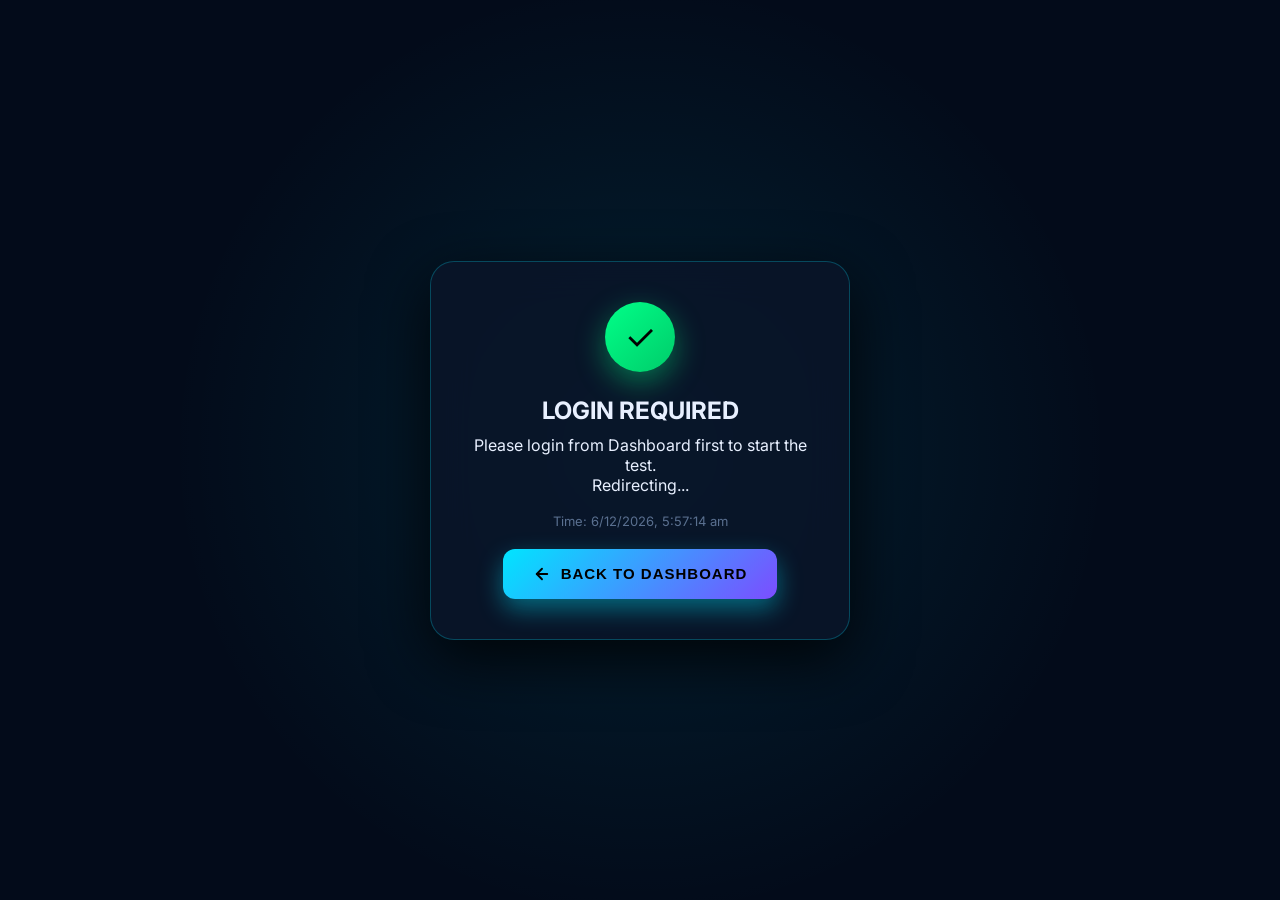
==== commit 325a39f7: "Add files via upload" ====
--- a/test/index.html
+++ b/test/index.html
@@ -7,7 +7,7 @@
     <link rel="preconnect" href="https://fonts.googleapis.com">
     <link rel="preconnect" href="https://fonts.gstatic.com" crossorigin>
     <link href="https://fonts.googleapis.com/css2?family=Inter:wght@400;500;600;700;800&display=swap" rel="stylesheet">
-    <link rel="stylesheet" href="test.css?v=30.1">
+    <link rel="stylesheet" href="test.css?v=29.0">
 </head>
 <body>
 
@@ -152,8 +152,6 @@
                 <h1 style="color: #00ff66; margin: 0; font-size: 3rem; font-weight: 800;" id="final-marks">0/0</h1>
                 <p style="color: rgba(255,255,255,0.7); margin-top: 5px; font-size: 0.9rem;">Final Score</p>
                 <div style="display: flex; justify-content: space-around; margin-top: 15px; padding-top: 15px; border-top: 1px solid rgba(255,255,255,0.1);">
-                    <div><span style="display: block; font-weight: bold; color: #00ff88;" id="final-correct">0</span><span style="font-size: 0.75rem; color: #94a3b8;">Correct</span></div>
-                    <div><span style="display: block; font-weight: bold; color: #ff5b72;" id="final-wrong">0</span><span style="font-size: 0.75rem; color: #94a3b8;">Wrong</span></div>
                     <div><span style="display: block; font-weight: bold; color: #fff;" id="final-attempted">0</span><span style="font-size: 0.75rem; color: #94a3b8;">Attempted</span></div>
                     <div><span style="display: block; font-weight: bold; color: #fff;" id="final-unattempted">0</span><span style="font-size: 0.75rem; color: #94a3b8;">Unattempted</span></div>
                 </div>
@@ -161,7 +159,6 @@
             
             <p id="locked-message" style="margin-top: 10px;">Your response has been successfully recorded securely.</p>
             <div class="locked-time" id="locked-timestamp"></div>
-            <div id="detailed-review" class="detailed-review"></div>
             
             <!-- Direct Back to Dashboard Button -->
             <button type="button" class="back-dashboard-btn" id="dash-btn" onclick="goToDashboard()" style="margin-top: 20px;">
@@ -175,6 +172,6 @@
     </div>
 
     <!-- Script versioning to clear cache -->
-    <script src="test.js?v=30.1"></script>
+    <script src="test.js?v=29.0"></script>
 </body>
 </html>
--- a/test/test.css
+++ b/test/test.css
@@ -796,57 +796,3 @@
     .portal-title { font-size: 15px; }
     .timer-box { font-size: 13px; padding: 5px 10px; }
 }
-
-
-/* ===== STUDENT DETAILED RESULT REVIEW ===== */
-.save-submit-btn {
-    background: linear-gradient(135deg, var(--success), #00cc6a);
-    color: #001b10;
-    box-shadow: 0 5px 15px rgba(0, 255, 136, 0.25);
-}
-.detailed-review {
-    width: 100%;
-    margin-top: 26px;
-    text-align: left;
-    max-height: 46vh;
-    overflow-y: auto;
-    padding-right: 4px;
-}
-.review-heading {
-    color: var(--primary);
-    font-size: 18px;
-    font-weight: 800;
-    margin: 0 0 14px;
-}
-.review-card {
-    position: relative;
-    text-align: left;
-    padding: 15px;
-    margin: 12px 0;
-    border: 1px solid var(--glass-border);
-    border-left: 4px solid var(--text-muted);
-    border-radius: 12px;
-    background: rgba(255,255,255,0.045);
-}
-.review-card.review-correct { border-left-color: var(--success); }
-.review-card.review-wrong { border-left-color: var(--danger); }
-.review-card.review-unattempted { border-left-color: var(--warning); }
-.review-card h4 { color: #fff; font-size: 14px; line-height: 1.55; margin: 0 0 12px; padding-right: 90px; }
-.review-card p { color: var(--text-secondary); font-size: 13px; line-height: 1.55; margin: 7px 0 0; overflow-wrap: anywhere; }
-.review-card .review-correct-answer { color: var(--success); font-weight: 700; }
-.review-card .review-explanation { color: var(--warning); }
-.review-status {
-    position: absolute; top: 13px; right: 12px;
-    font-size: 10px; font-weight: 900; letter-spacing: .4px;
-    color: var(--text-secondary);
-}
-.review-correct .review-status { color: var(--success); }
-.review-wrong .review-status { color: var(--danger); }
-.review-unattempted .review-status { color: var(--warning); }
-.locked-card:has(.detailed-review:not(:empty)) { max-width: 760px; max-height: 92vh; overflow-y: auto; }
-@media (max-width: 600px) {
-    .detailed-review { max-height: 42vh; }
-    .review-card { padding: 12px; }
-    .review-card h4 { padding-right: 0; }
-    .review-status { position: static; display: inline-block; margin-bottom: 6px; }
-}
